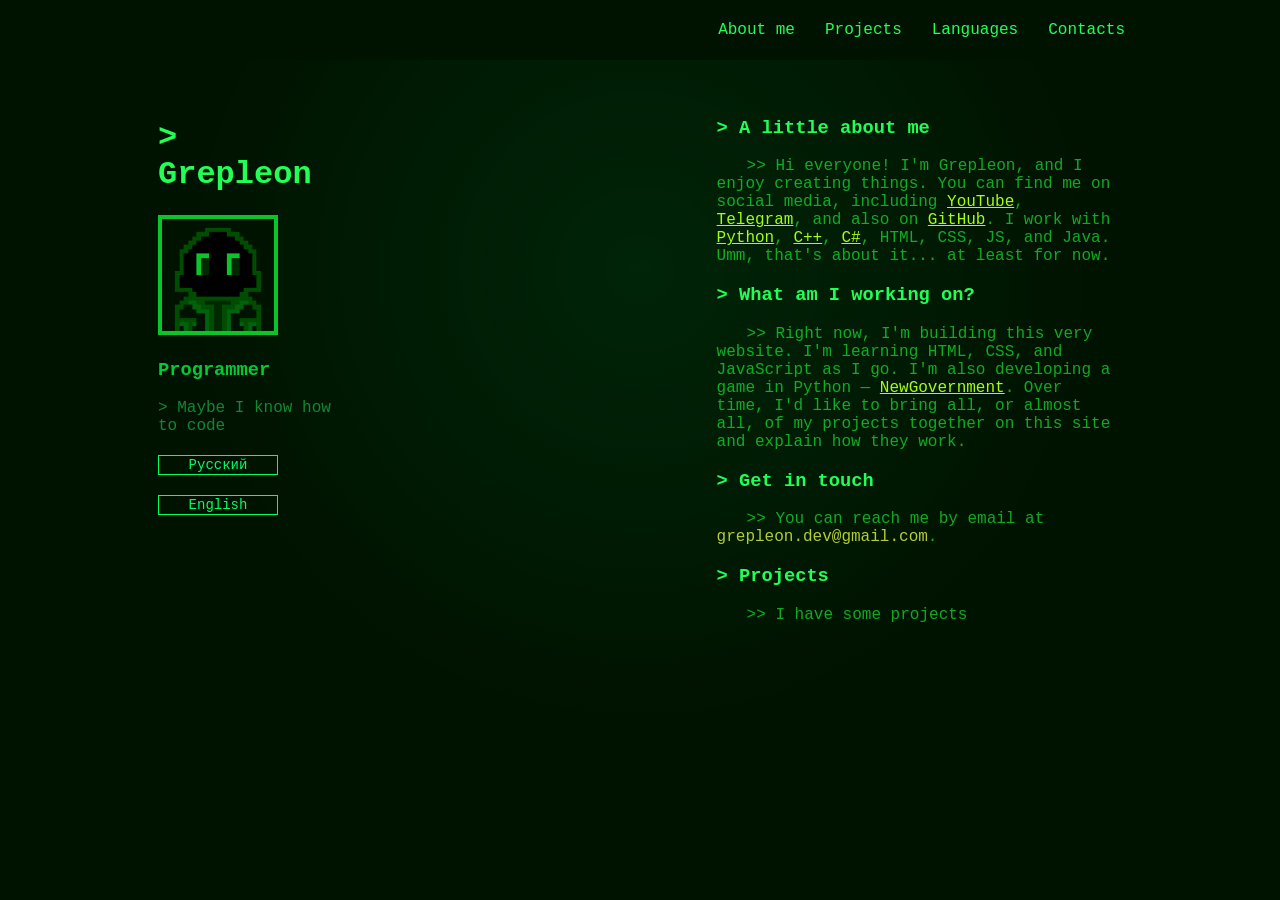
==== index.html @ d6184b79 "new text" ====
<!DOCTYPE html>
<html lang="ru">
<head>
    <meta charset="UTF-8">
    <title> Grepleon </title>
    <link rel="stylesheet" href="styles/main_style.css">
    <link rel="stylesheet" href="styles/sides.css">
    <link rel="stylesheet" href="styles/base.css">
    <link rel="stylesheet" href="styles/buttons.css">
    <link rel="stylesheet" href="styles/fon.css">

    <script src="scripts/langs.js" defer> </script>
    <script src="scripts/hover.js" defer> </script>
    <script src="scripts/change_lang.js" defer> </script>
    <script src="scripts/glow.js" defer> </script>

    <link rel="icon" type="image/png" href="res/Grepleon%202026.08%20logo-circle.png">
</head>
<body class="main-body">
    <nav class="top-menu">
        <a id="nav-about" href="#about"></a>
        <a id="nav-projects" href="#projects"></a>
        <a id="nav-languages" href="#languages"></a>
        <a id="nav-contacts" href="#contacts"></a>
    </nav>

    <div class="page">
        <div class="left-side">
            <h1 class="main-color" id="name"> </h1>
            <img id="logo" class="my-logo" src="res/Grepleon%202026.08%20logo150.png" alt="logo-Grepleon">
            <h3 id="job"> </h3>
            <p class="dim" id="des"> </p>

            <button id="button-ru" type="button" class="button-lang"> Русский </button>
            <button id="button-eng" type="button" class="button-lang"> English </button>
        </div>
        <div class="right-side">
            <section id="about">
                <h3 class="main-color" id="headline-1"> </h3>
                <p id="base-1" class="base"> </p>
            </section>
            <h3 class="main-color" id="headline-2"> </h3>
            <p id="base-2" class="base"> </p>
            <section id="contacts">
                <h3 class="main-color" id="headline-3"> </h3>
                <p id="base-3" class="base"> </p>
            </section>
            <section id="projects">
                <h3 class="main-color" id="headline-4"> </h3>
                <p id="base-4" class="base"> </p>
            </section>
        </div>
    </div>
</body>
</html>
---- styles/main_style.css ----
.main-color {
    color: #22ff55
}

.main-body {
    color: #00ff00;
    background-color:#001300;
}

.dim {
    color: #118833
}

.my-logo {
    width: 120px;
    height: auto;
}

.base {
    margin-left: 0;
    padding-left: 0;
    text-indent: 30px;
    text-align: left;
}

.highlight {
    color: #bbcc33
}

.top-menu {
    position: fixed;

    top: 0;
    left: 0;
    right: 0;

    height: 60px;

    display: flex;
    align-items: center;
    justify-content: flex-end;

    gap: 30px;
    padding-right: 155px;

    background-color: #001300;

    z-index: 1000;
}

.top-menu a {
    color: #22ff55;
    text-decoration: none;
}

.top-menu a:hover {
    color: #aaff11;
}
---- styles/sides.css ----
.page {
    display: grid;
    grid-template-columns: 2fr 3fr;
    gap: 80px;
    padding-top: 60px;
}

.left-side {
    color: #00cc33;

    position: sticky;
    top: 30px;
    align-self: start;

    /* чтобы левая часть не была выше экрана */
    max-height: calc(100vh - 60px);

    padding: 30px 150px
}

.right-side {
    color: #11aa22;
    padding: 30px 155px;
}
---- styles/base.css ----
a {
    color: #aaff11
}

body {
    font-family: Courier New;
}

html {
    scroll-behavior: smooth;
}

section {
    scroll-margin-top: 80px;
}
---- styles/buttons.css ----
.button-lang {
    margin-top: 20px;
    padding: 0px 0px;
    background-color: transparent;
    color: #00ff66;
    border: 1px solid #00ff66;
    font: inherit;
    cursor: pointer;
    width: 120px;
    height: 20px;
    box-sizing: border-box;
    font-size: 14px;
    display: block;
    margin-bottom: 10px;
}

.button-lang:hover {
    background-color: #00ff66;
    color: black;
}
---- styles/fon.css ----
body::before {
    content: "";
    position: fixed;
    inset: 0;
    pointer-events: none; /* Не мешает нажимать ссылки */
    z-index: 0;

    background: radial-gradient(
        600px circle at var(--mouse-x, 50%) var(--mouse-y, 30%),
        rgba(0, 255, 102, 0.08),
        transparent 80%
    );
}
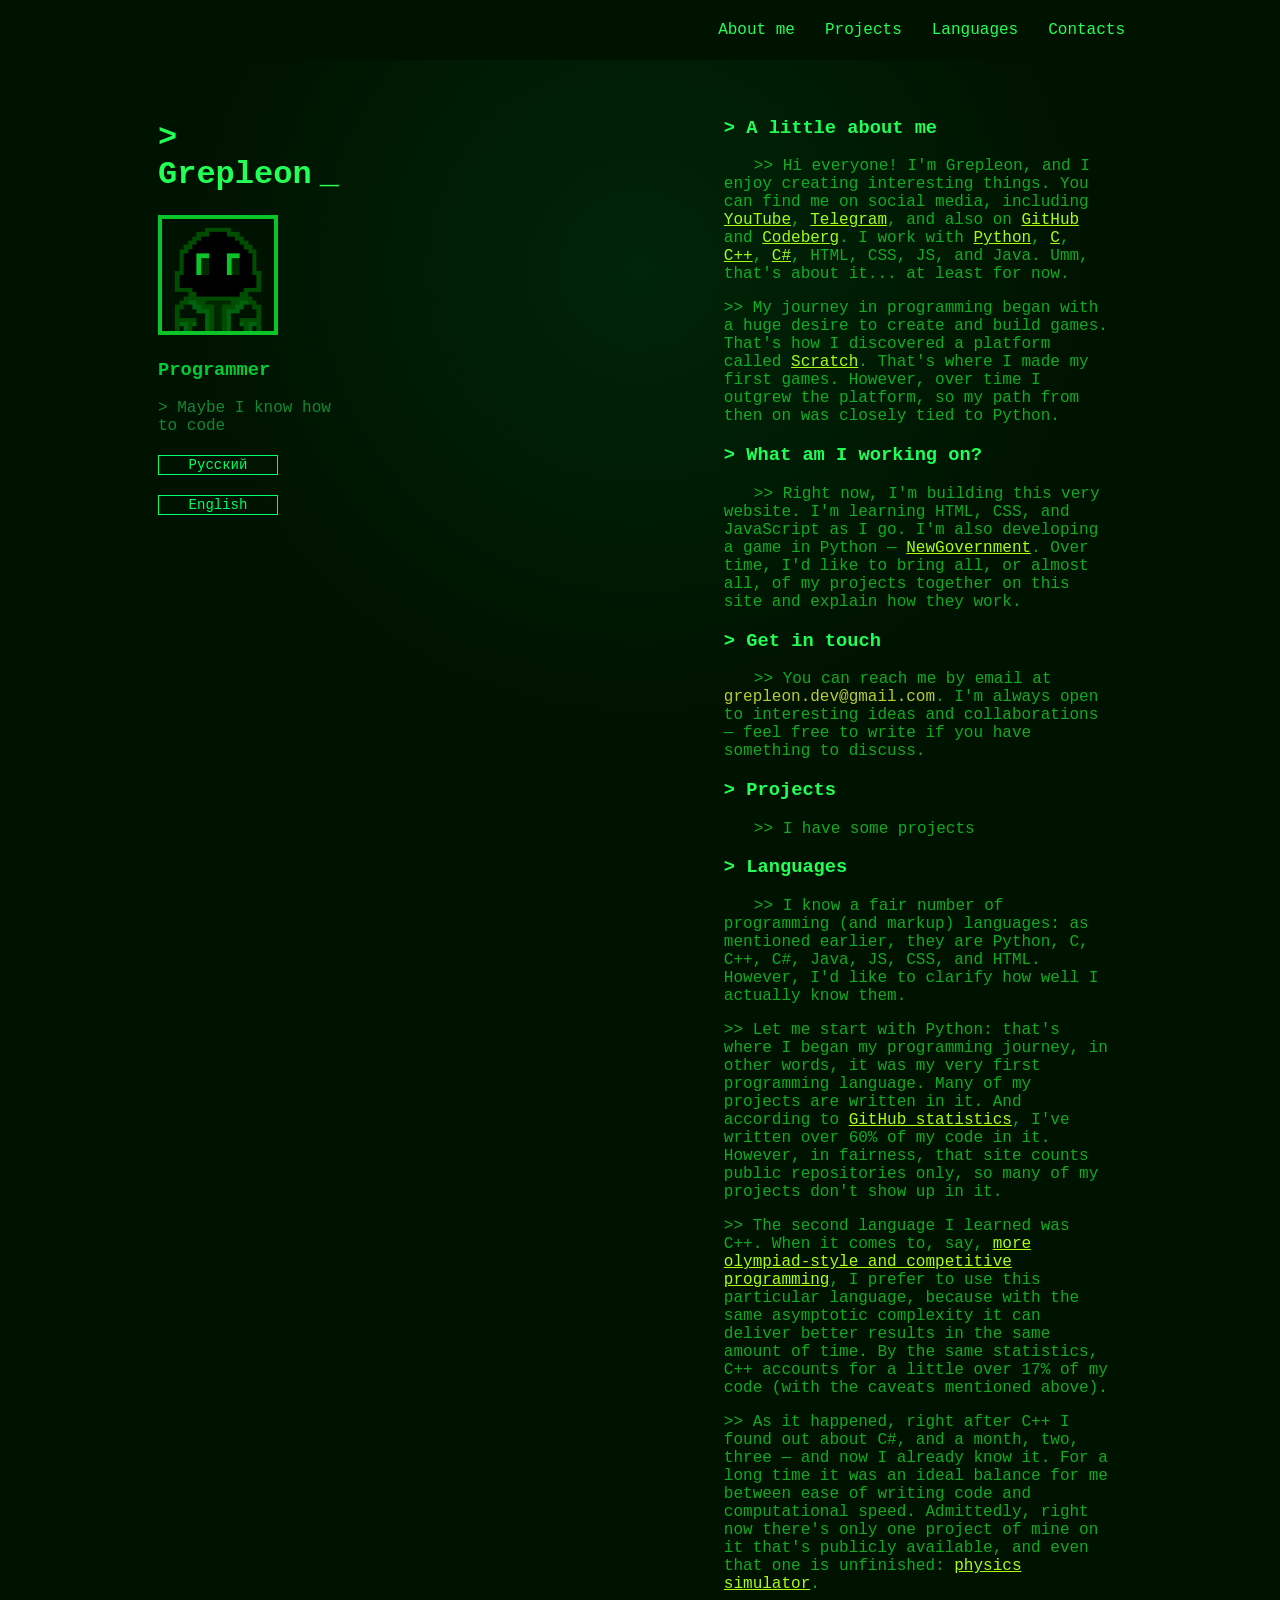
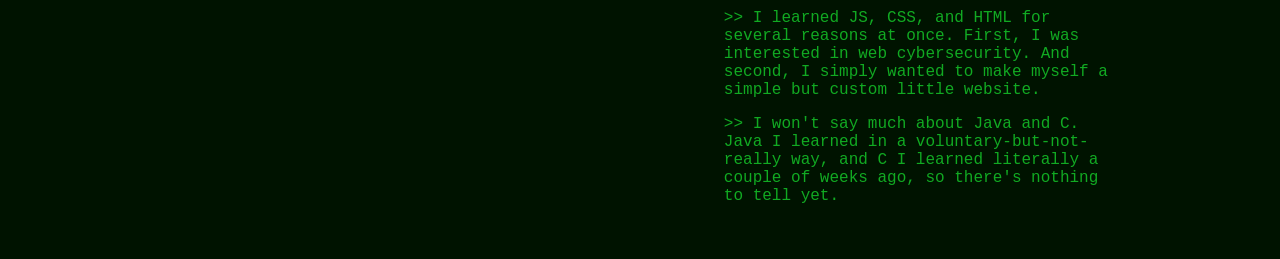
==== commit 0f2d7e24: "ecg" ====
--- a/index.html
+++ b/index.html
@@ -1,6 +1,7 @@
 <!DOCTYPE html>
 <html lang="ru">
 <head>
+    <meta name="viewport" content="width=device-width, initial-scale=1">
     <meta charset="UTF-8">
     <title> Grepleon </title>
     <link rel="stylesheet" href="styles/main_style.css">
@@ -8,6 +9,7 @@
     <link rel="stylesheet" href="styles/base.css">
     <link rel="stylesheet" href="styles/buttons.css">
     <link rel="stylesheet" href="styles/fon.css">
+    <link rel="stylesheet" href="styles/responsive.css">
 
     <script src="scripts/langs.js" defer> </script>
     <script src="scripts/hover.js" defer> </script>
@@ -49,6 +51,10 @@
                 <h3 class="main-color" id="headline-4"> </h3>
                 <p id="base-4" class="base"> </p>
             </section>
+            <section id="languages">
+                <h3 class="main-color" id="headline-5"> </h3>
+                <p id="base-5" class="base"> </p>
+            </section>
         </div>
     </div>
 </body>
--- a/styles/main_style.css
+++ b/styles/main_style.css
@@ -55,4 +55,16 @@
 
 .top-menu a:hover {
     color: #aaff11;
+}
+
+#name::after { /* Замени heading на свой id, например #name или #title */
+    content: "_"; /* Или "_" */
+    margin-left: 8px;
+    animation: blink 1s step-end infinite;
+    color: currentColor; /* Наследует цвет текста (у тебя он зеленый) */
+}
+
+@keyframes blink {
+    0%, 100% { opacity: 1; }
+    50% { opacity: 0; }
 }
--- a/styles/base.css
+++ b/styles/base.css
@@ -12,4 +12,15 @@
 
 section {
     scroll-margin-top: 80px;
+}
+
+::selection {
+    background: #90ee90;
+    color: #000;
+}
+
+/* Выделение для ссылок — инвертируем цвета */
+a::selection {
+    background: #40aa40;
+    color: #000;
 }
--- a/styles/responsive.css
+++ b/styles/responsive.css
@@ -0,0 +1,90 @@
+@media (max-width: 1024px) {
+    .page {
+        gap: 40px;
+        padding-top: 80px;
+    }
+
+    .left-side {
+        padding: 20px 40px;
+    }
+
+    .right-side {
+        padding: 20px 40px;
+    }
+
+    .top-menu {
+        padding-right: 40px;
+        gap: 20px;
+    }
+}
+
+@media (max-width: 768px) {
+    /* 1. Одна колонка вместо двух */
+    .page {
+        grid-template-columns: 1fr;
+        gap: 30px;
+        padding-top: 70px;
+    }
+
+    /* 2. Убираем sticky — на телефоне он мешает */
+    .left-side {
+        position: static;
+        max-height: none;
+        padding: 20px;
+        text-align: center;      /* логотип и имя по центру */
+    }
+
+    .right-side {
+        padding: 20px;
+    }
+
+    /* 3. Логотип крупнее — на телефоне он главный */
+    .my-logo {
+        width: 140px;
+    }
+
+    /* 4. Меню: убираем гигантский отступ, центрируем */
+    .top-menu {
+        padding-right: 20px;
+        padding-left: 20px;
+        gap: 15px;
+        justify-content: center;   /* или space-around */
+        font-size: 14px;
+    }
+
+    /* 5. Кнопки языка — в ряд по центру */
+    .left-side .button-lang {
+        display: inline-block;
+        width: auto;
+        padding: 6px 14px;
+        height: auto;
+        margin: 5px 5px 0 0;
+    }
+
+    /* 6. Отступы у секций */
+    section {
+        scroll-margin-top: 70px;
+    }
+
+    /* 7. Читаемость текста */
+    body {
+        font-size: 15px;
+        line-height: 1.5;
+    }
+}
+
+@media (max-width: 480px) {
+    .top-menu {
+        gap: 10px;
+        font-size: 13px;
+    }
+
+    .left-side,
+    .right-side {
+        padding: 15px;
+    }
+
+    .base {
+        text-indent: 20px;   /* уменьшить красную строку */
+    }
+}
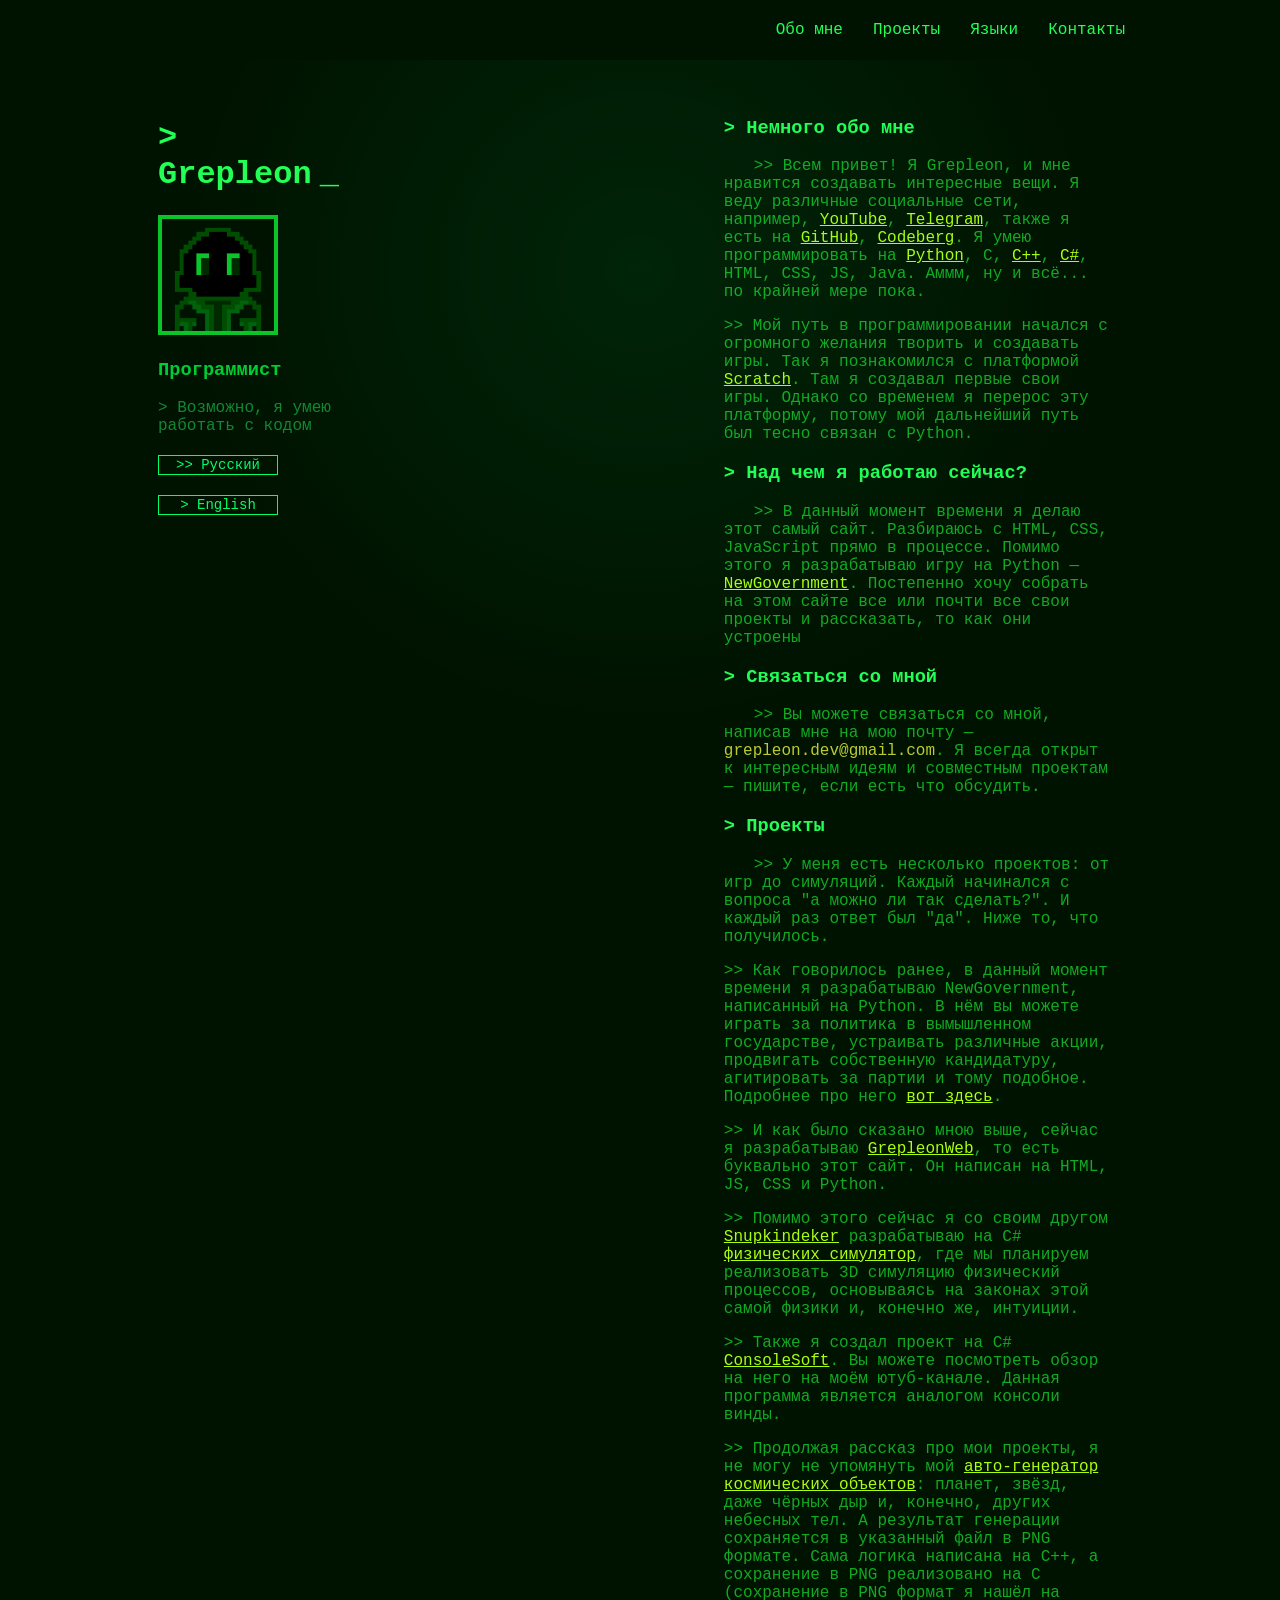
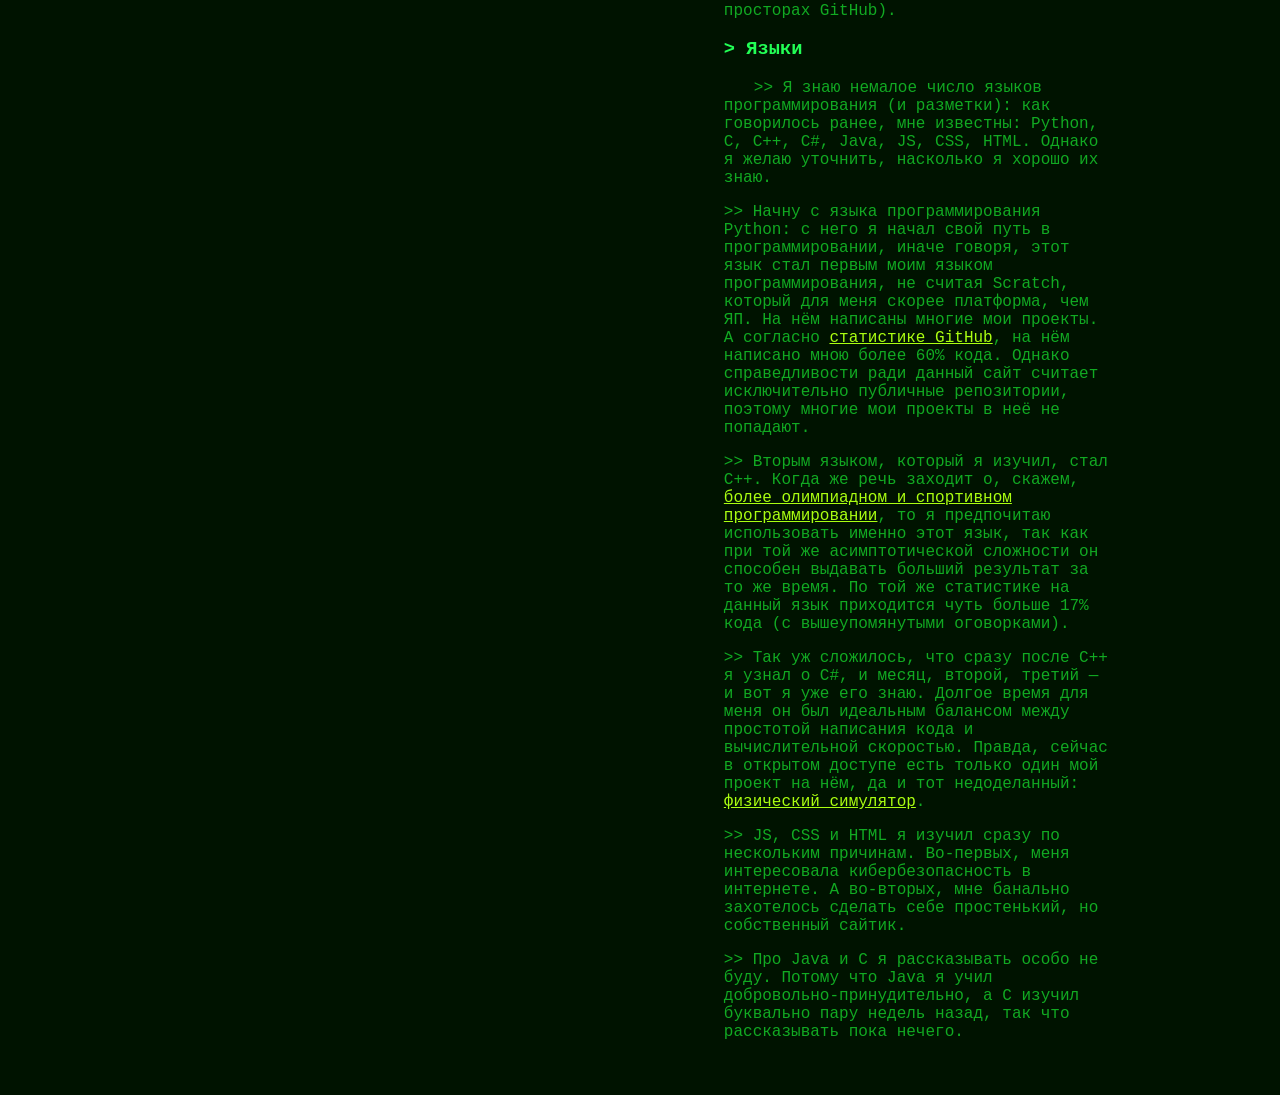
==== commit 4b23e2fa: "projects" ====
--- a/index.html
+++ b/index.html
@@ -33,8 +33,8 @@
             <h3 id="job"> </h3>
             <p class="dim" id="des"> </p>
 
-            <button id="button-ru" type="button" class="button-lang"> Русский </button>
-            <button id="button-eng" type="button" class="button-lang"> English </button>
+            <button id="button-ru" type="button" class="button-lang"><span class="marker">&gt;</span>&gt Русский</button>
+            <button id="button-en" type="button" class="button-lang"><span class="marker">&gt;</span>  English</button>
         </div>
         <div class="right-side">
             <section id="about">
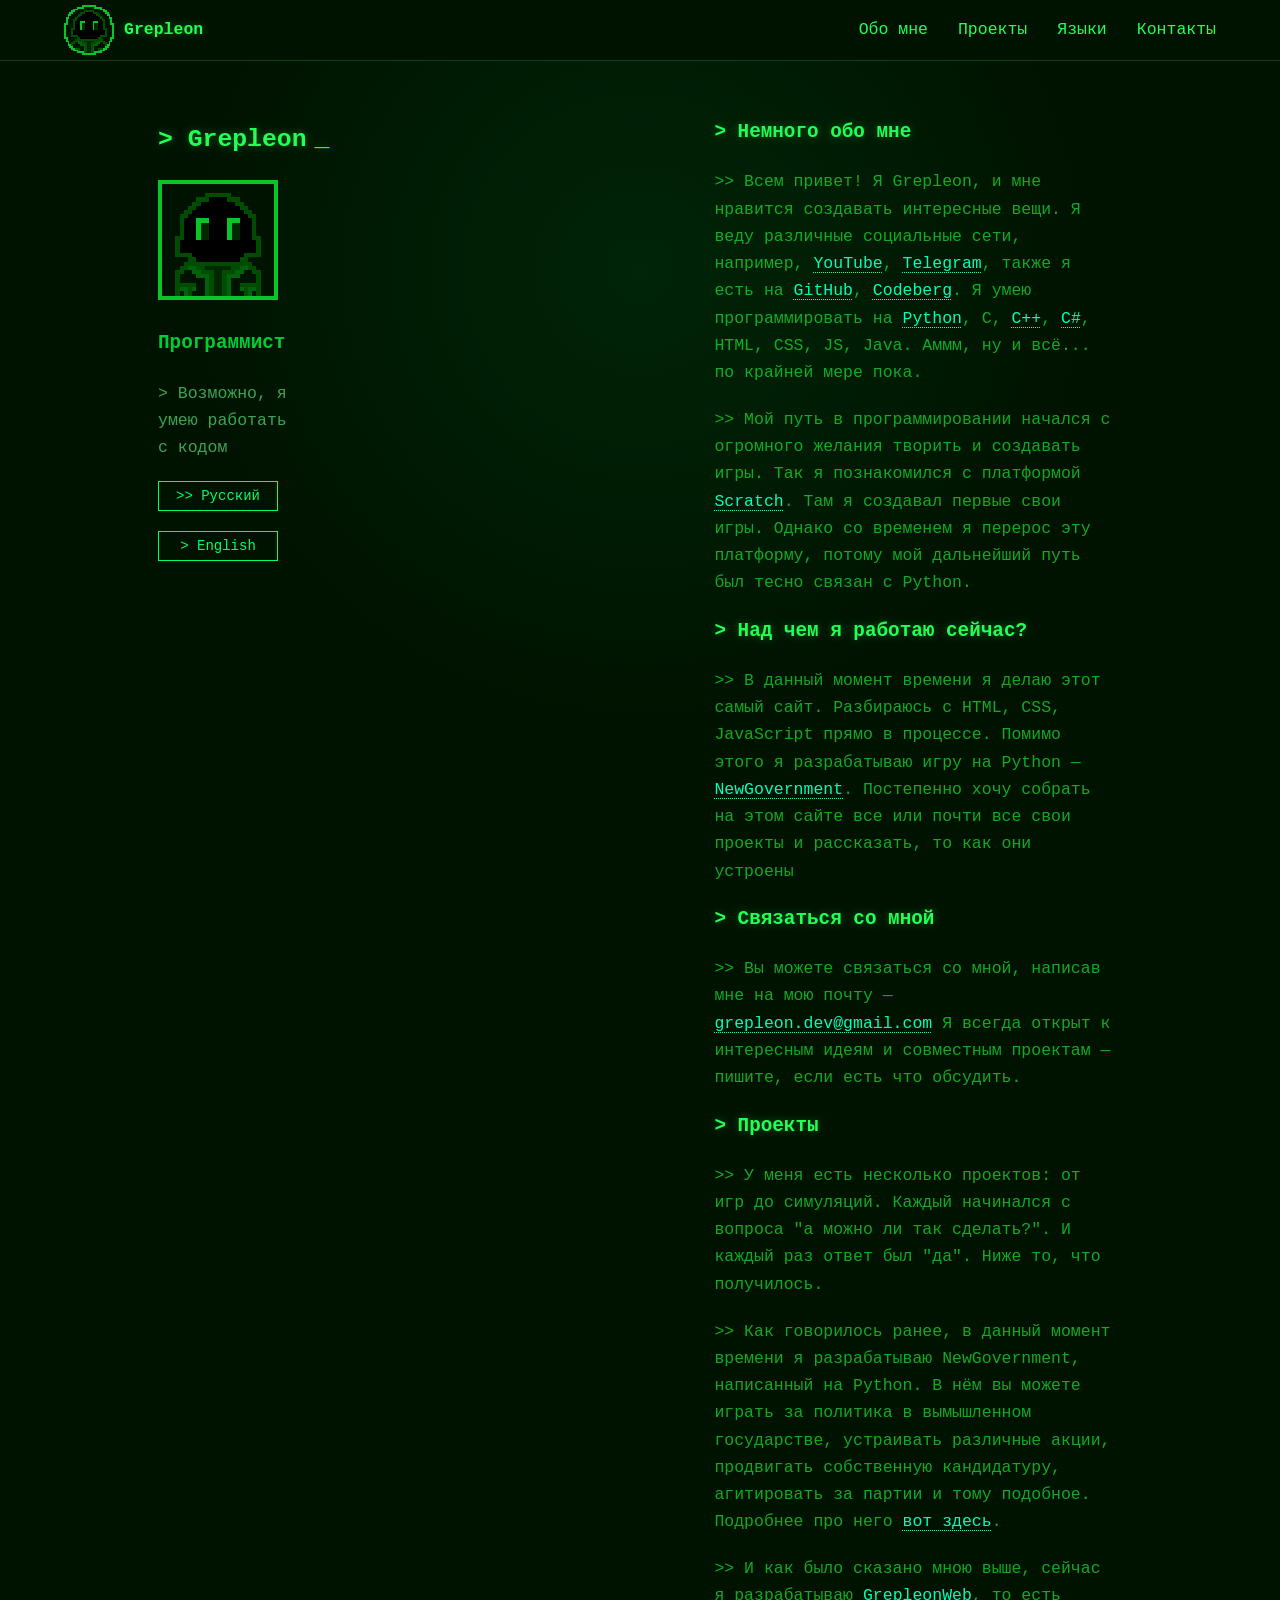
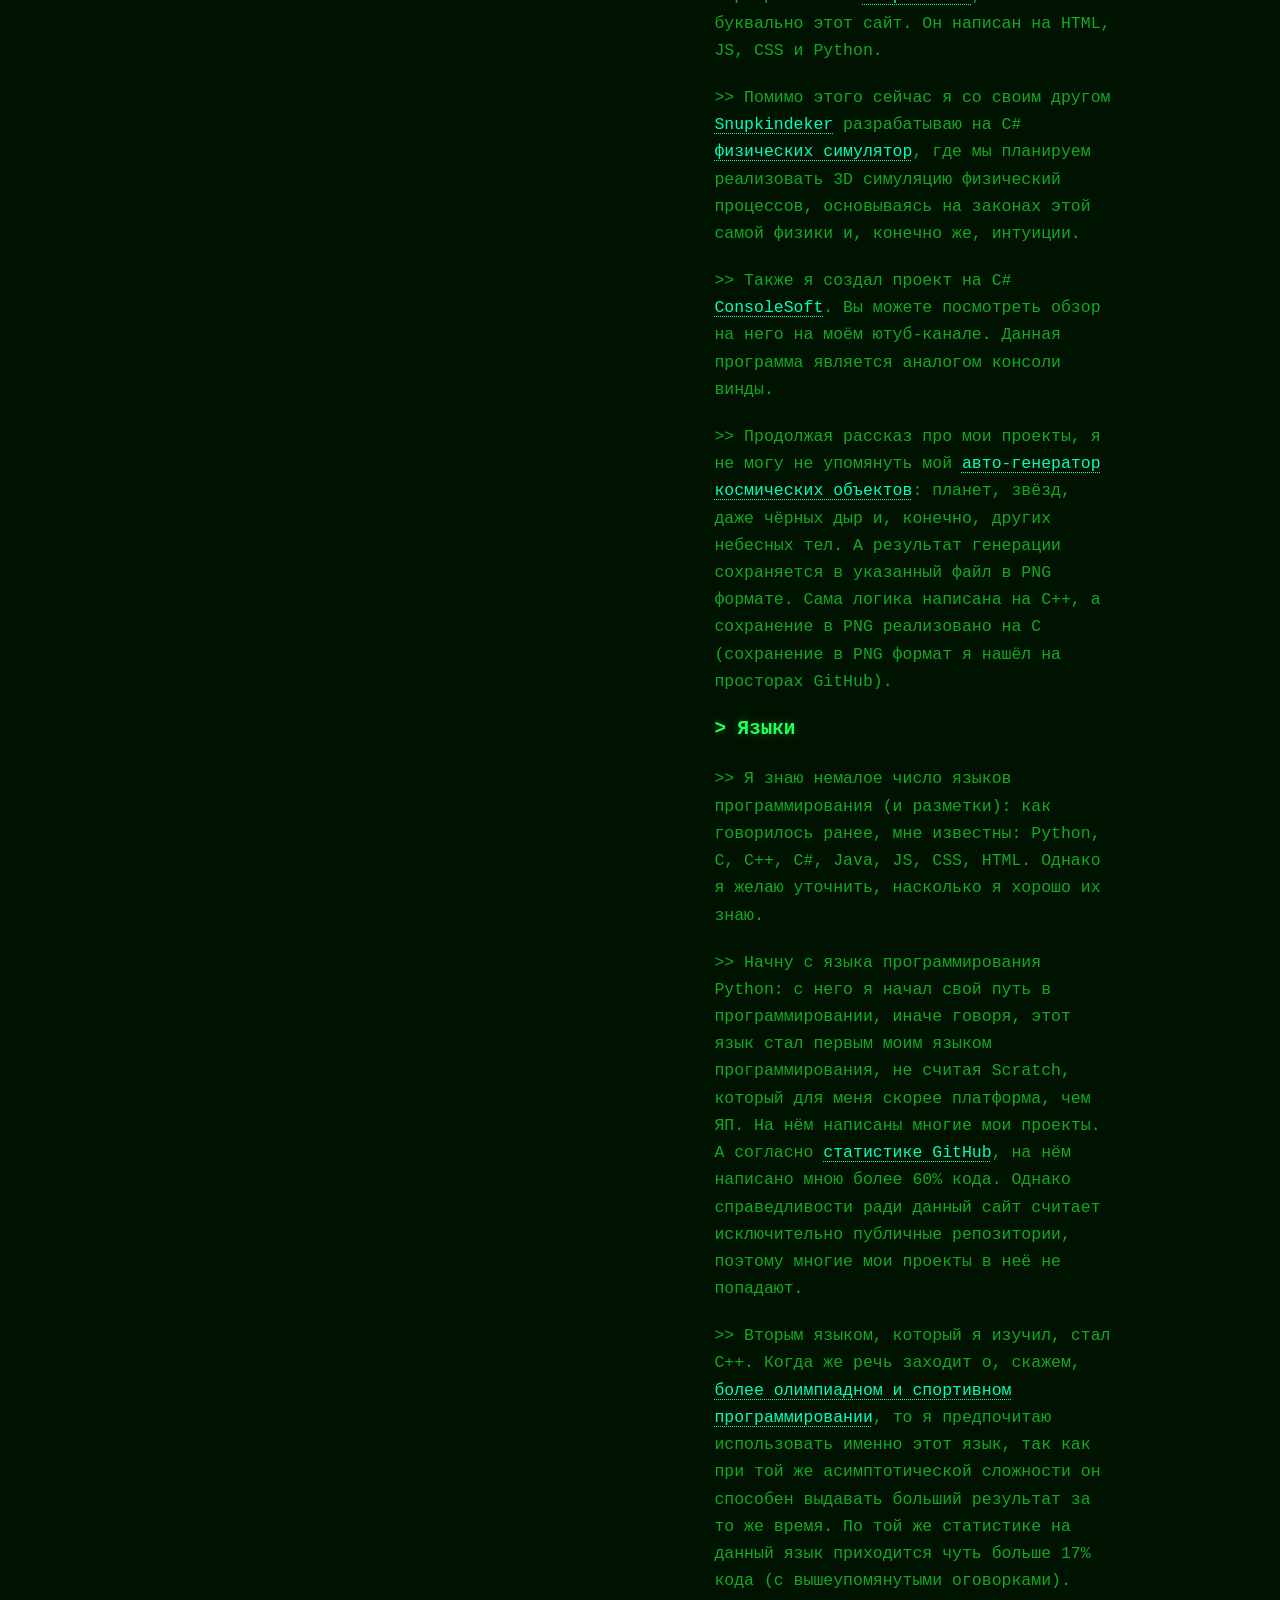
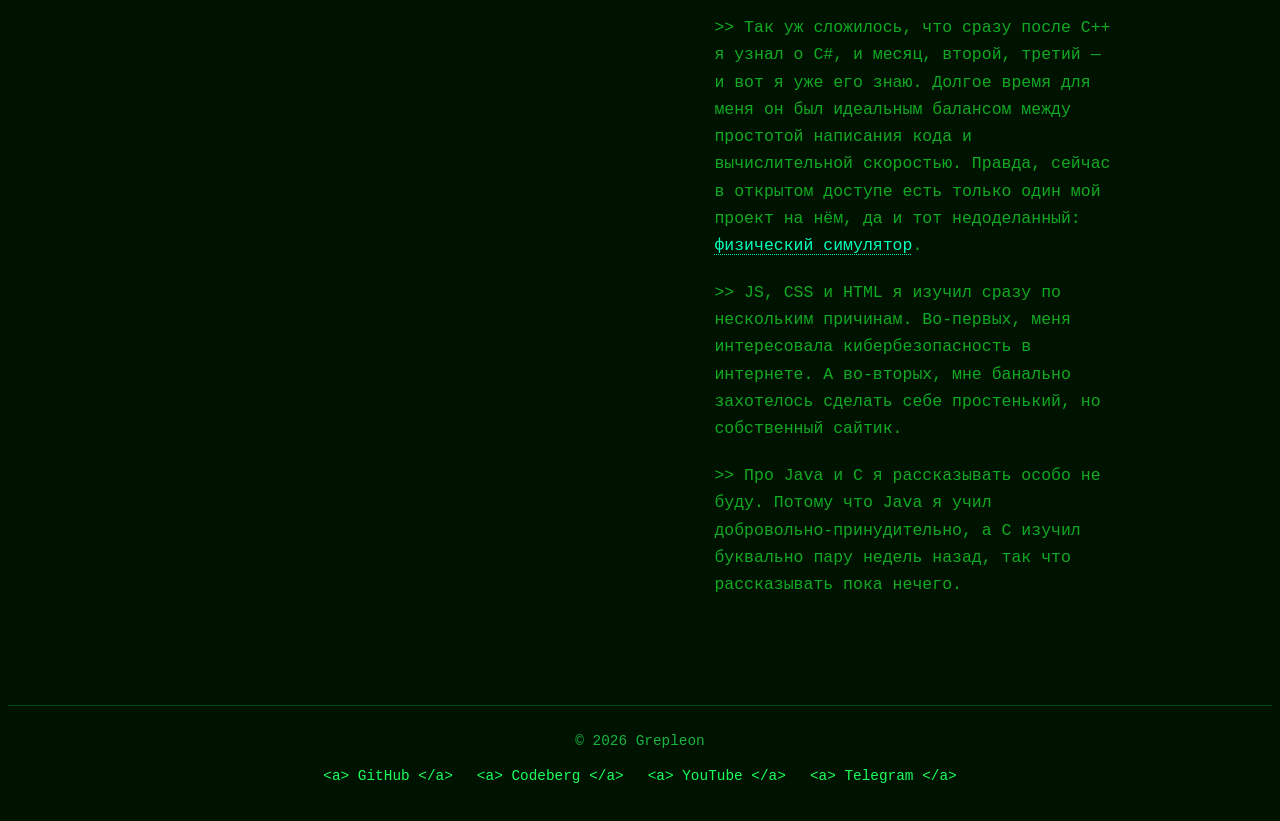
==== commit ef829fa6: "pre" ====
--- a/index.html
+++ b/index.html
@@ -20,6 +20,10 @@
 </head>
 <body class="main-body">
     <nav class="top-menu">
+        <a id="nav-main" href="#about">
+            <img id="main-logo" src="res/Grepleon%202026.08%20logo-circle.png" alt="">
+            <span>Grepleon</span>
+        </a>
         <a id="nav-about" href="#about"></a>
         <a id="nav-projects" href="#projects"></a>
         <a id="nav-languages" href="#languages"></a>
@@ -28,7 +32,9 @@
 
     <div class="page">
         <div class="left-side">
-            <h1 class="main-color" id="name"> </h1>
+             <section id="main">
+                <h1 class="main-color" id="name"> </h1>
+             </section>
             <img id="logo" class="my-logo" src="res/Grepleon%202026.08%20logo150.png" alt="logo-Grepleon">
             <h3 id="job"> </h3>
             <p class="dim" id="des"> </p>
@@ -57,5 +63,15 @@
             </section>
         </div>
     </div>
+    <footer class="site-footer">
+        <p>© 2026 Grepleon</p>
+        <p class="dim" id="footer-text"></p>
+        <nav class="footer-links">
+            <a href="https://github.com/Grepleon">GitHub</a>
+            <a href="https://codeberg.org/Grepleon">Codeberg</a>
+            <a href="https://youtube.com/@Grepleon">YouTube</a>
+            <a href="https://t.me/GrepleonTg">Telegram</a>
+        </nav>
+    </footer>
 </body>
 </html>
--- a/styles/main_style.css
+++ b/styles/main_style.css
@@ -1,70 +1,152 @@
-.main-color {
-    color: #22ff55
+:root {
+    --bg: #001300;
+    --text: #9be8ad;
+    --bright: #22ff55;
+    --dim: #3da556;
+    --link: #ffb000;
 }
 
 .main-body {
-    color: #00ff00;
-    background-color:#001300;
+    color: var(--text);
+    background-color: var(--bg);
+    font-family: "JetBrains Mono", "IBM Plex Mono", monospace;
+    font-size: 16.5px;
+    line-height: 1.65;
 }
 
-.dim {
-    color: #118833
+.main-color {
+    color: var(--bright);
+    text-shadow: 0 0 8px rgba(34, 255, 85, 0.35);
+}
+
+.dim { color: var(--dim); }
+
+.highlight { color: var(--link); }
+
+::selection { background: var(--bright); color: var(--bg); }
+
+:root {
+    --link: #00ffbb;
+    --bg: #001300;
+}
+
+.base a {
+    color: var(--link);
+    text-decoration: underline dotted;
+    text-underline-offset: 0.25em;
+    text-decoration-thickness: 1px;
+    transition: background-color 0.15s, color 0.15s;
+}
+
+.base a:hover,
+.base a:focus-visible {
+    background-color: var(--link);
+    color: var(--bg);
+    text-decoration: none;
+    outline: none;
 }
 
 .my-logo {
     width: 120px;
     height: auto;
+    image-rendering: pixelated;
+}
+
+#main-logo {
+    width: 50px;
+    height: auto;
+    image-rendering: pixelated;
 }
 
 .base {
-    margin-left: 0;
-    padding-left: 0;
-    text-indent: 30px;
+    max-width: 70ch;
     text-align: left;
 }
 
-.highlight {
-    color: #bbcc33
+.base p {
+    margin: 0 0 1.2em;
+    padding-left: 3ch;
+    text-indent: -3ch;
 }
 
 .top-menu {
     position: fixed;
-
     top: 0;
     left: 0;
     right: 0;
-
     height: 60px;
-
     display: flex;
     align-items: center;
     justify-content: flex-end;
-
     gap: 30px;
-    padding-right: 155px;
-
-    background-color: #001300;
-
+    padding: 0 clamp(16px, 5vw, 80px);
+    background-color: var(--bg);
+    border-bottom: 1px solid rgba(61, 165, 86, 0.3);
     z-index: 1000;
 }
 
 .top-menu a {
-    color: #22ff55;
+    color: var(--bright);
     text-decoration: none;
 }
 
-.top-menu a:hover {
-    color: #aaff11;
+.top-menu a:hover { color: var(--link); }
+
+#name::after {
+    content: "_";
+    margin-left: 8px;
+    animation: blink 1s step-end infinite;
 }
 
-#name::after { /* Замени heading на свой id, например #name или #title */
-    content: "_"; /* Или "_" */
-    margin-left: 8px;
-    animation: blink 1s step-end infinite;
-    color: currentColor; /* Наследует цвет текста (у тебя он зеленый) */
+@keyframes blink { 50% { opacity: 0; } }
+
+@media (prefers-reduced-motion: reduce) {
+    #name::after { animation: none; }
 }
 
-@keyframes blink {
-    0%, 100% { opacity: 1; }
-    50% { opacity: 0; }
+.site-footer {
+  margin-top: 60px;
+  padding: 24px 0;
+  border-top: 1px solid rgba(0, 255, 70, 0.25);
+  text-align: center;
+  font-family: inherit;
+  font-size: 0.9rem;
+  color: #19b440;
+}
+
+.site-footer p {
+  margin: 0 0 12px;
+}
+
+.footer-links {
+  display: flex;
+  justify-content: center;
+  flex-wrap: wrap;
+  gap: 12px 24px;
+}
+
+.footer-links a {
+  color: #1aff5a;
+  text-decoration: none;
+}
+
+.footer-links a::before {
+  content: "<a> ";
+}
+
+.footer-links a::after {
+  content: " </a>";
+}
+
+.footer-links a:hover {
+  text-shadow: 0 0 8px #1aff5a;
+}
+
+#nav-main {
+    display: flex;
+    align-items: center;
+    gap: 10px;
+    margin-right: auto;
+    font-weight: bold;
+    text-shadow: 0 0 8px rgba(34, 255, 85, 0.35);
 }
--- a/styles/sides.css
+++ b/styles/sides.css
@@ -1,6 +1,6 @@
 .page {
     display: grid;
-    grid-template-columns: 2fr 3fr;
+    grid-template-columns: 2fr 5fr;
     gap: 80px;
     padding-top: 60px;
 }
--- a/styles/base.css
+++ b/styles/base.css
@@ -21,6 +21,12 @@
 
 /* Выделение для ссылок — инвертируем цвета */
 a::selection {
-    background: #40aa40;
+    background: #00ffbb;
     color: #000;
+}
+
+#des { text-wrap: balance; }
+
+#name {
+    white-space: nowrap;
 }
--- a/styles/buttons.css
+++ b/styles/buttons.css
@@ -7,7 +7,7 @@
     font: inherit;
     cursor: pointer;
     width: 120px;
-    height: 20px;
+    height: 30px;
     box-sizing: border-box;
     font-size: 14px;
     display: block;
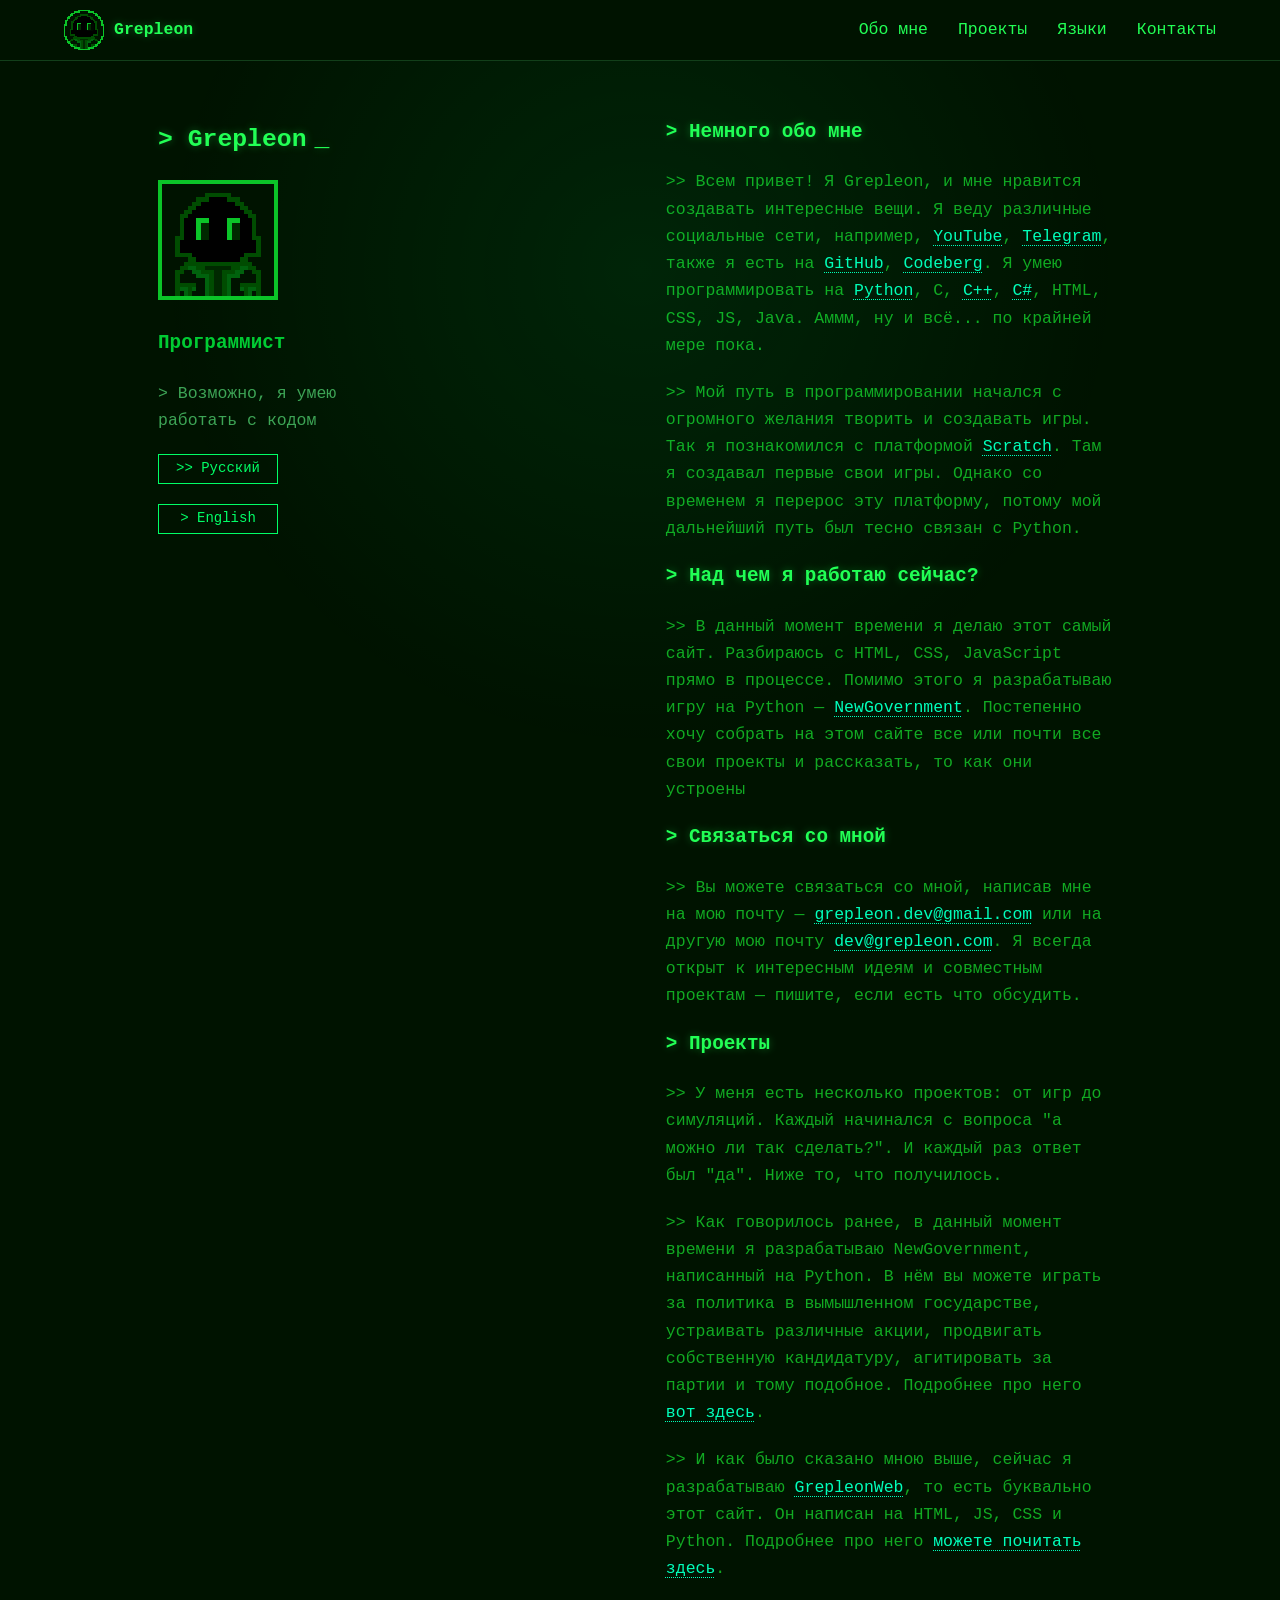
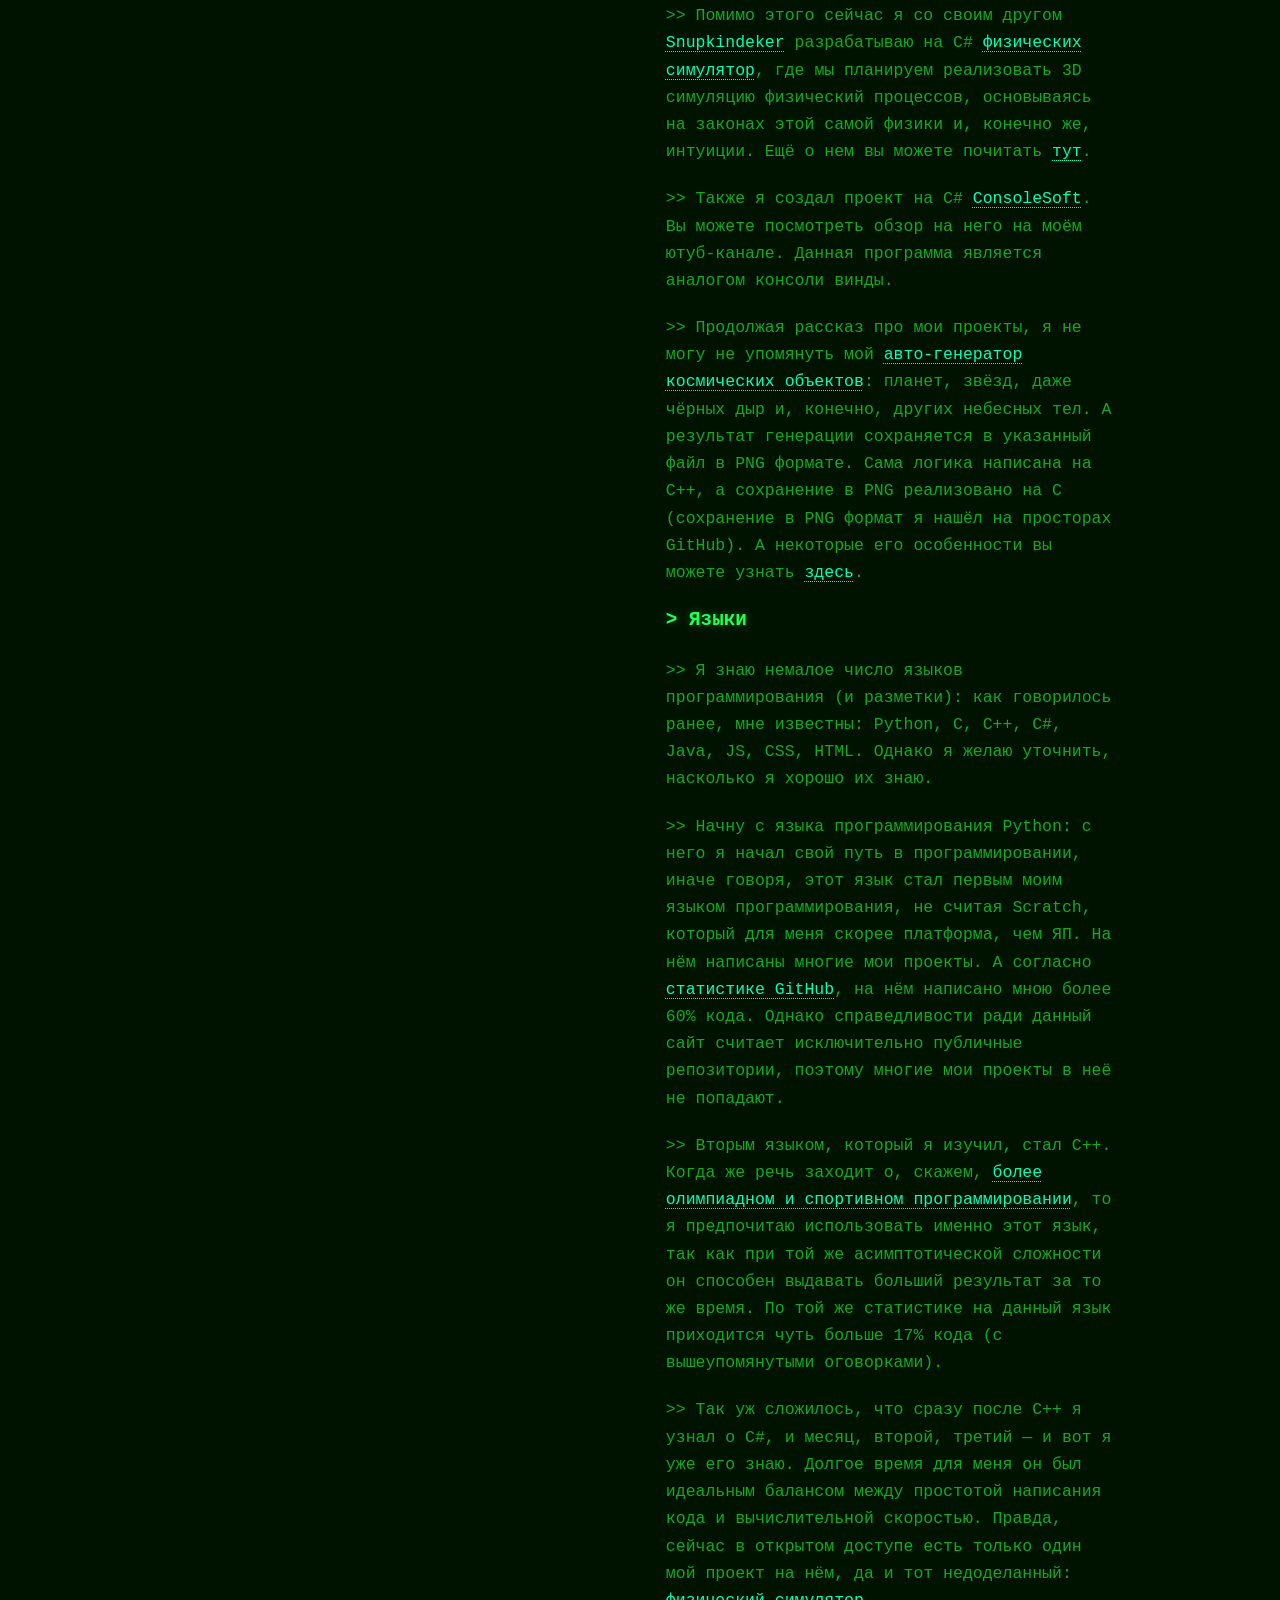
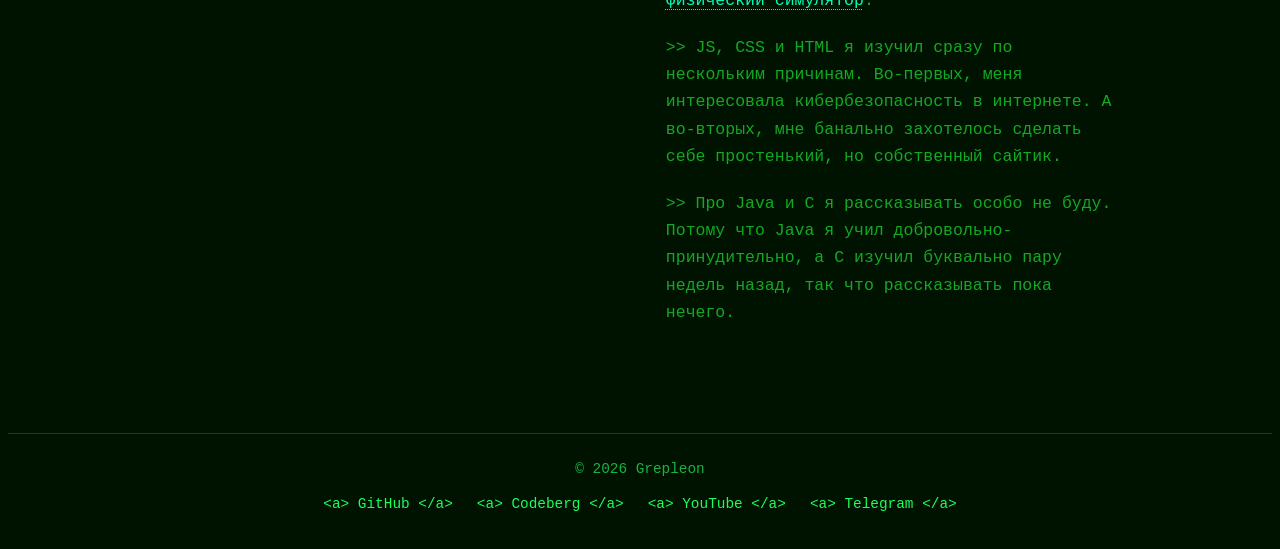
==== commit 37fd3495: "add ." ====
--- a/index.html
+++ b/index.html
@@ -10,6 +10,18 @@
     <link rel="stylesheet" href="styles/buttons.css">
     <link rel="stylesheet" href="styles/fon.css">
     <link rel="stylesheet" href="styles/responsive.css">
+
+    <meta name="description" content="Grepleon — программист. Мои проекты, ссылки и контакты.">
+    <meta property="og:type" content="website">
+    <meta property="og:url" content="https://grepleon.com/">
+    <meta property="og:title" content="Grepleon">
+    <meta property="og:description" content="Мои проекты, игры и ссылки. Python, C++, C#, веб.">
+    <meta property="og:image" content="https://grepleon.com/res/og-image.png">
+    <meta property="og:locale" content="ru_RU">
+    <meta name="twitter:card" content="summary_large_image">
+    <meta property="og:image:width" content="1200">
+    <meta property="og:image:height" content="630">
+    <meta property="og:site_name" content="Grepleon">
 
     <script src="scripts/langs.js" defer> </script>
     <script src="scripts/hover.js" defer> </script>
--- a/styles/main_style.css
+++ b/styles/main_style.css
@@ -50,6 +50,19 @@
     width: 120px;
     height: auto;
     image-rendering: pixelated;
+}
+
+.game-logo {
+    width: 320px;
+    height: auto;
+    mix-blend-mode: screen;
+}
+
+.screen {
+    width: 480px;
+    height: auto;
+    display: block;
+    border: 1px solid var(--dim);
 }
 
 #main-logo {
@@ -149,4 +162,10 @@
     margin-right: auto;
     font-weight: bold;
     text-shadow: 0 0 8px rgba(34, 255, 85, 0.35);
+}
+
+#main-logo {
+    height: 40px;
+    width: auto;
+    image-rendering: pixelated;
 }
--- a/styles/sides.css
+++ b/styles/sides.css
@@ -1,21 +1,25 @@
 .page {
     display: grid;
-    grid-template-columns: 2fr 5fr;
+    grid-template-columns: minmax(0, 1fr) minmax(0, 1.8fr);
     gap: 80px;
     padding-top: 60px;
 }
 
 .left-side {
     color: #00cc33;
-
     position: sticky;
     top: 30px;
     align-self: start;
+    max-height: calc(100vh - 60px);
+    padding: 30px 0 30px 150px;
+}
 
-    /* чтобы левая часть не была выше экрана */
+.left-side-stat {
+    color: #00cc33;
+    top: 30px;
+    align-self: start;
     max-height: calc(100vh - 60px);
-
-    padding: 30px 150px
+    padding: 30px 0 30px 150px;
 }
 
 .right-side {
--- a/styles/buttons.css
+++ b/styles/buttons.css
@@ -17,4 +17,25 @@
 .button-lang:hover {
     background-color: #00ff66;
     color: black;
+}
+
+.button-big {
+    margin-top: 20px;
+    padding: 0px 0px;
+    background-color: transparent;
+    color: #00ff66;
+    border: 1px solid #00ff66;
+    font: inherit;
+    cursor: pointer;
+    width: 220px;
+    height: 30px;
+    box-sizing: border-box;
+    font-size: 14px;
+    display: block;
+    margin-bottom: 10px;
+}
+
+.button-big:hover {
+    background-color: #00ff66;
+    color: black;
 }
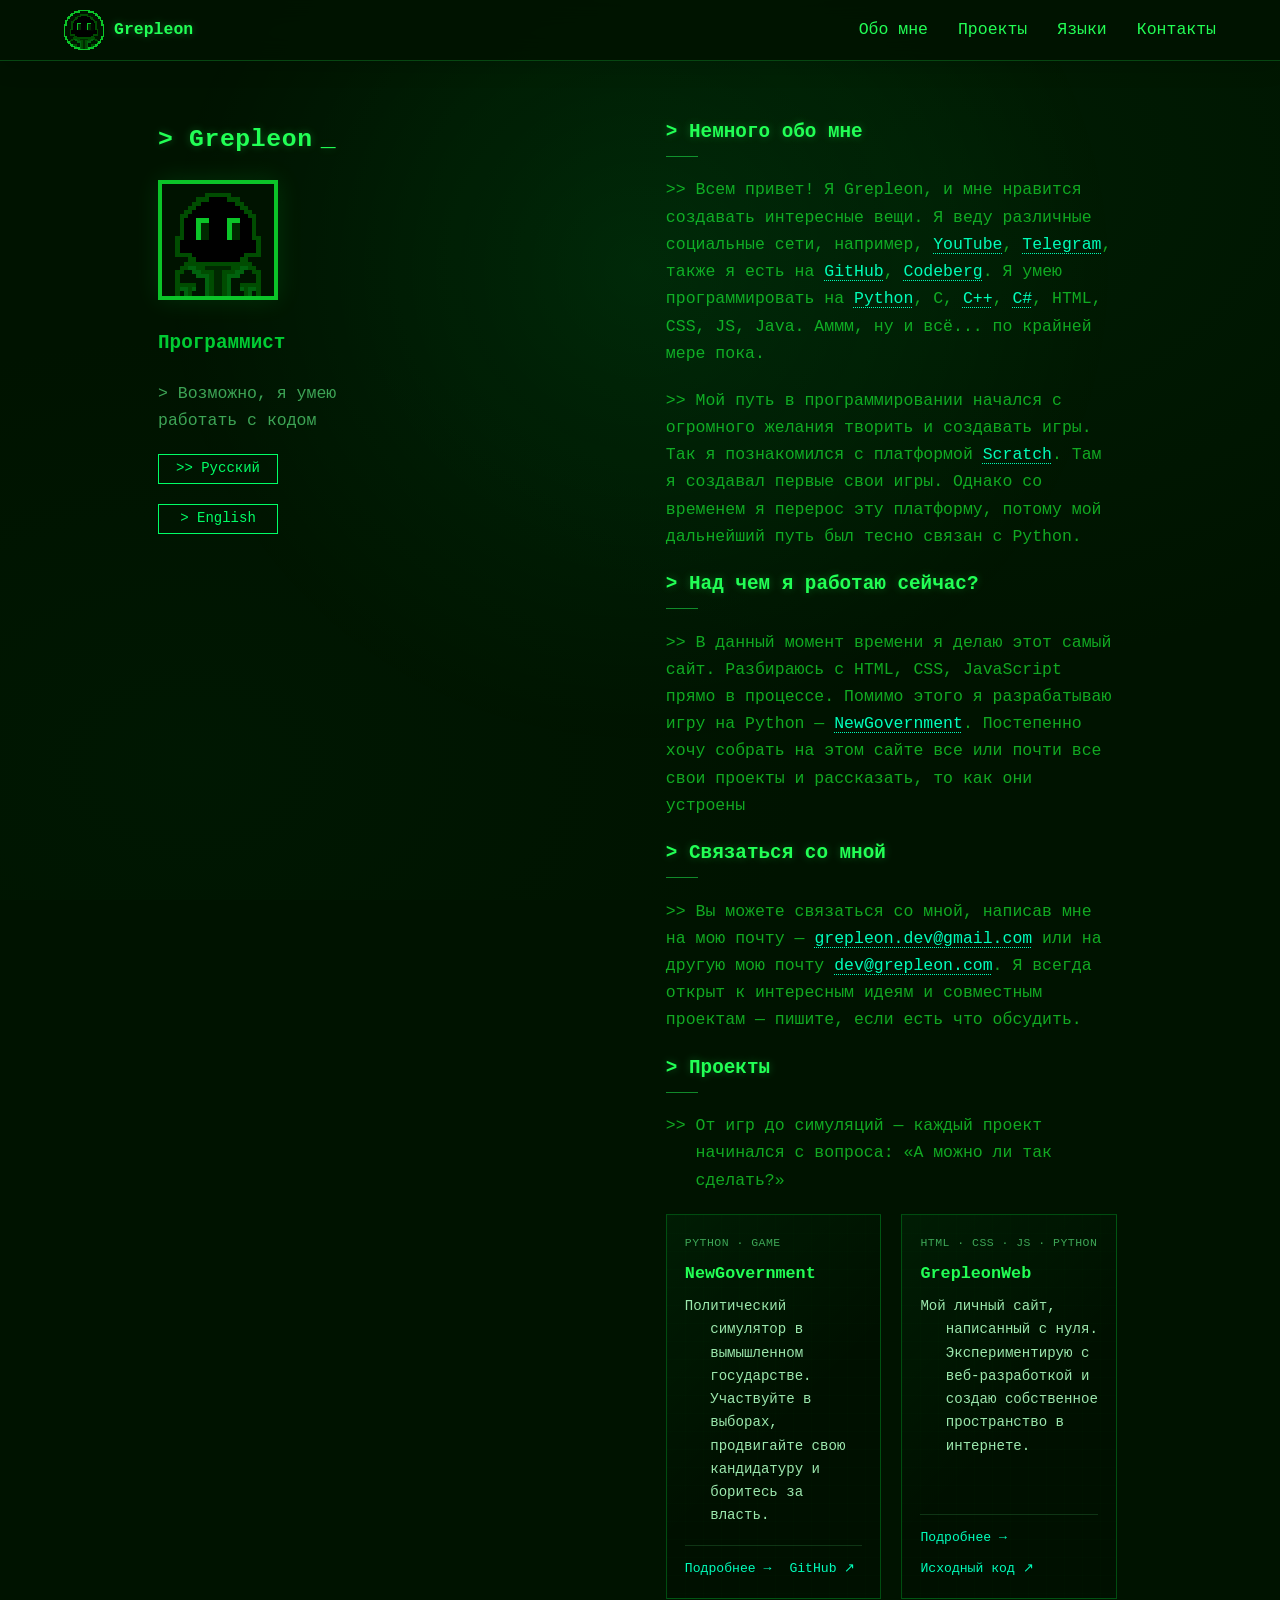
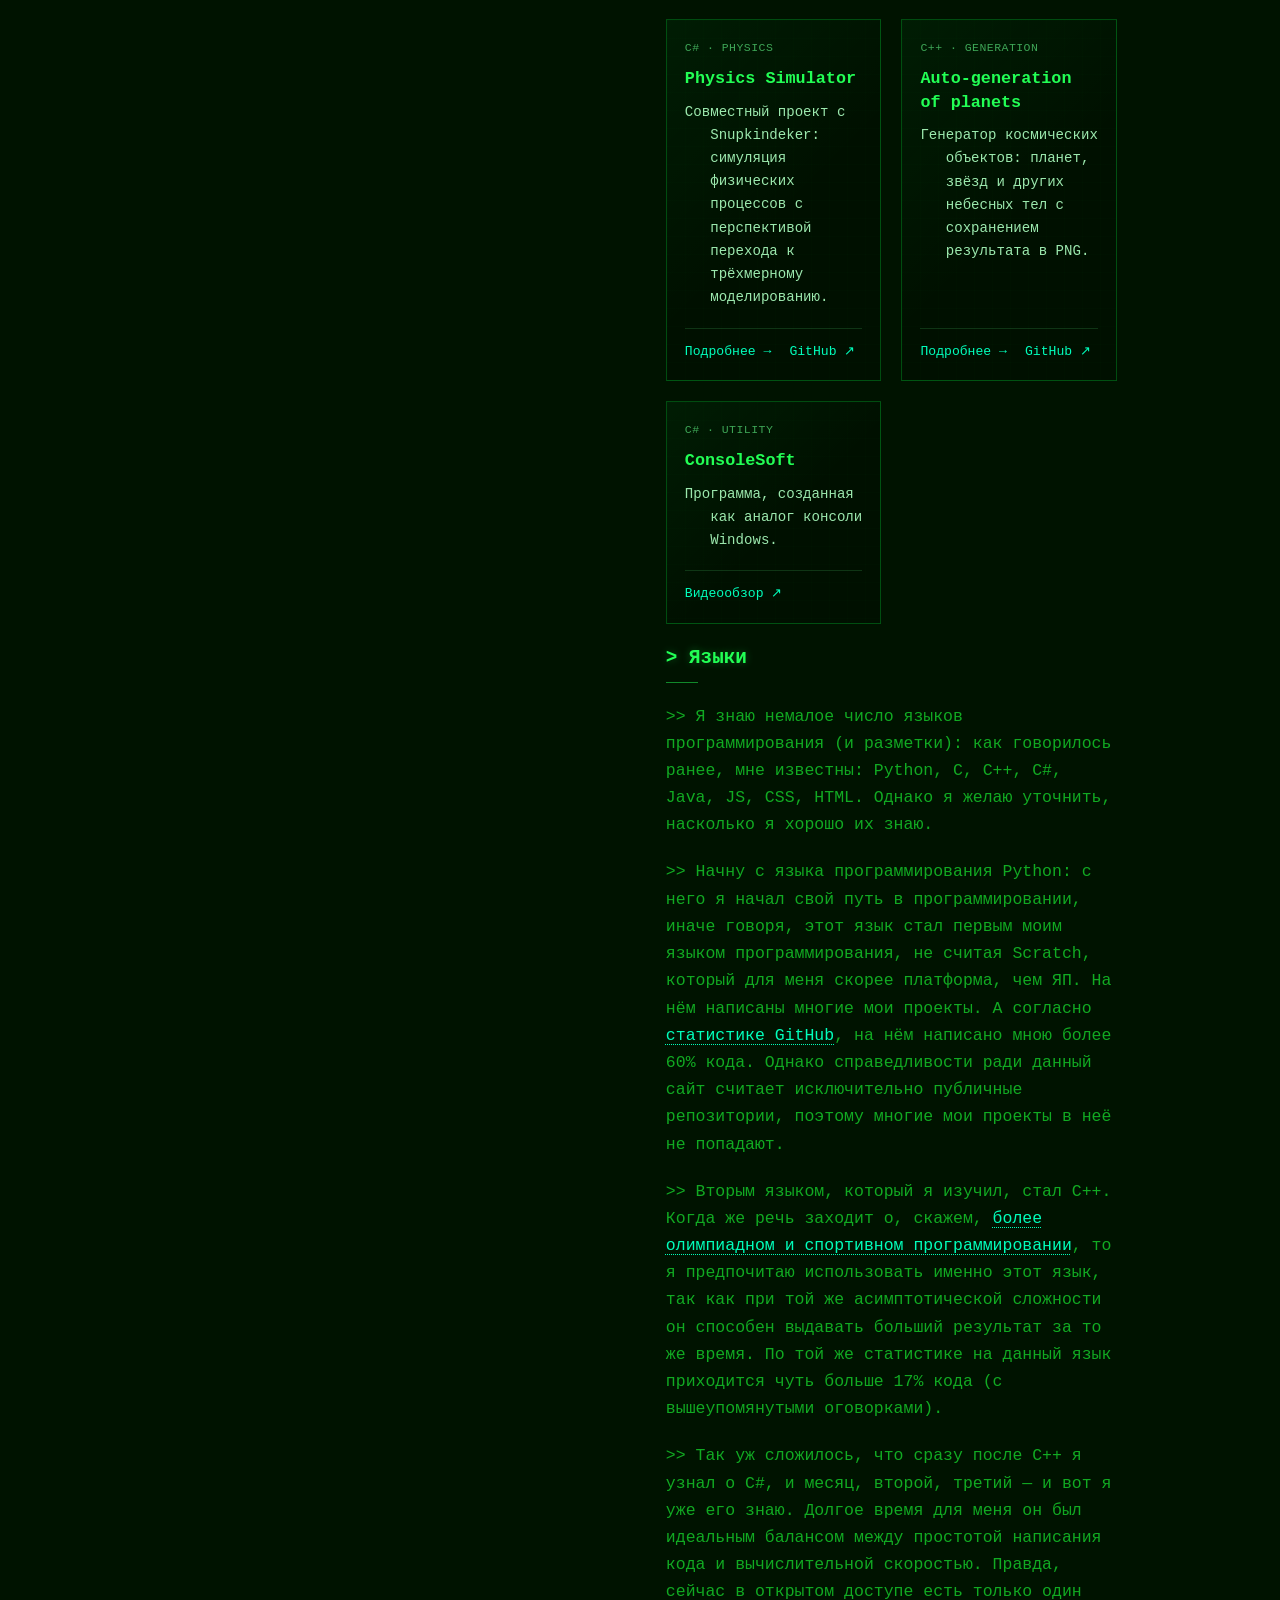
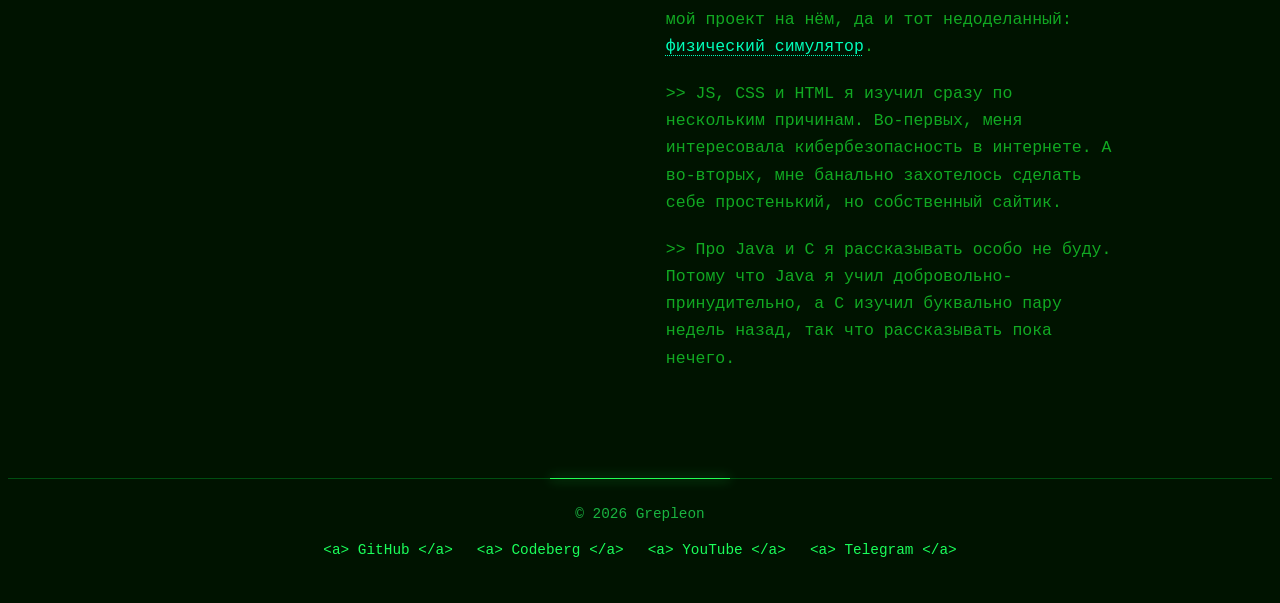
==== commit 68257425: "update grepleon" ====
--- a/index.html
+++ b/index.html
@@ -32,7 +32,7 @@
 </head>
 <body class="main-body">
     <nav class="top-menu">
-        <a id="nav-main" href="#about">
+        <a id="nav-main" href="https://grepleon.com">
             <img id="main-logo" src="res/Grepleon%202026.08%20logo-circle.png" alt="">
             <span>Grepleon</span>
         </a>
--- a/styles/main_style.css
+++ b/styles/main_style.css
@@ -168,4 +168,521 @@
     height: 40px;
     width: auto;
     image-rendering: pixelated;
-}+}
+
+/* Projects */
+
+.projects-intro {
+    margin-bottom: 24px;
+}
+
+.projects-list {
+    display: grid;
+    grid-template-columns: repeat(2, minmax(0, 1fr));
+    gap: 16px;
+    margin-top: 20px;
+}
+
+.project-card {
+    min-width: 0;
+    display: flex;
+    flex-direction: column;
+    padding: 18px;
+    border: 1px solid rgba(61, 165, 86, 0.4);
+    background: rgba(0, 30, 0, 0.35);
+    transition:
+        border-color 0.2s ease,
+        background-color 0.2s ease,
+        box-shadow 0.2s ease;
+}
+
+.project-card:hover {
+    border-color: var(--bright);
+    background: rgba(0, 50, 10, 0.35);
+    box-shadow: 0 0 14px rgba(34, 255, 85, 0.08);
+}
+
+.project-meta {
+    color: var(--dim);
+    font-size: 0.72rem;
+    letter-spacing: 0.04em;
+    overflow-wrap: anywhere;
+}
+
+.project-card h4 {
+    margin: 10px 0;
+    color: var(--bright);
+    font-size: 1.05rem;
+    line-height: 1.4;
+}
+
+.project-card p {
+    margin: 0 0 18px;
+    color: var(--text);
+    font-size: 0.88rem;
+    line-height: 1.65;
+    overflow-wrap: anywhere;
+}
+
+.project-links {
+    display: flex;
+    flex-wrap: wrap;
+    gap: 10px 18px;
+    margin-top: auto;
+    padding-top: 12px;
+    border-top: 1px solid rgba(61, 165, 86, 0.25);
+}
+
+.project-links a {
+    color: var(--link);
+    font-size: 0.82rem;
+    text-decoration: none;
+}
+
+.project-links a span {
+    display: inline-block;
+    transition: transform 0.2s ease;
+}
+
+.project-links a:hover,
+.project-links a:focus-visible {
+    color: var(--bright);
+    text-decoration: underline;
+    text-underline-offset: 4px;
+}
+
+.project-links a:hover span {
+    transform: translateX(3px);
+}
+
+@media (max-width: 900px) {
+    .projects-list {
+        grid-template-columns: 1fr;
+    }
+}
+
+@media (prefers-reduced-motion: reduce) {
+    .project-card,
+    .project-links a span {
+        transition: none;
+    }
+}
+
+
+
+.projects-list {
+    gap: 20px;
+}
+
+.project-card {
+    position: relative;
+    isolation: isolate;
+    overflow: hidden;
+
+    border: 1px solid rgba(0, 255, 65, 0.25);
+    background:
+        linear-gradient(
+            135deg,
+            rgba(0, 255, 65, 0.055),
+            transparent 55%
+        ),
+        #001000;
+
+    transition:
+        transform 0.25s ease,
+        border-color 0.25s ease,
+        box-shadow 0.25s ease,
+        background-color 0.25s ease;
+}
+
+/* Декоративная сетка терминала */
+.project-card::before {
+    content: "";
+    position: absolute;
+    inset: 0;
+    z-index: -1;
+    pointer-events: none;
+
+    background-image:
+        linear-gradient(
+            rgba(0, 255, 65, 0.035) 1px,
+            transparent 1px
+        ),
+        linear-gradient(
+            90deg,
+            rgba(0, 255, 65, 0.035) 1px,
+            transparent 1px
+        );
+
+    background-size: 18px 18px;
+    opacity: 0.35;
+    transition: opacity 0.25s ease;
+}
+
+/* Бегущий световой блик */
+.project-card::after {
+    content: "";
+    position: absolute;
+    top: 0;
+    left: -120%;
+    width: 70%;
+    height: 2px;
+
+    background: linear-gradient(
+        90deg,
+        transparent,
+        #00ff55,
+        #aaffbb,
+        transparent
+    );
+
+    box-shadow: 0 0 12px #00ff55;
+    pointer-events: none;
+}
+
+.project-card:hover {
+    transform: translateY(-5px) scale(1.01);
+    border-color: #00ff55;
+
+    box-shadow:
+        0 0 0 1px rgba(0, 255, 85, 0.12),
+        0 8px 30px rgba(0, 255, 65, 0.09),
+        inset 0 0 25px rgba(0, 255, 65, 0.045);
+}
+
+.project-card:hover::before {
+    opacity: 0.85;
+}
+
+.project-card:hover::after {
+    animation: project-scan 0.8s ease-out forwards;
+}
+
+@keyframes project-scan {
+    from {
+        left: -70%;
+    }
+    to {
+        left: 130%;
+    }
+}
+
+/* Название проекта */
+.project-card h4 {
+    position: relative;
+    transition:
+        color 0.2s ease,
+        text-shadow 0.2s ease;
+}
+
+.project-card h4::before {
+    content: "> ";
+    display: inline-block;
+    max-width: 0;
+    overflow: hidden;
+    vertical-align: bottom;
+    white-space: nowrap;
+
+    color: #00ff55;
+    opacity: 0;
+
+    transition:
+        max-width 0.2s ease,
+        opacity 0.2s ease;
+}
+
+.project-card:hover h4 {
+    color: #72ff91;
+    text-shadow: 0 0 12px rgba(0, 255, 85, 0.35);
+}
+
+.project-card:hover h4::before {
+    max-width: 1.5em;
+    opacity: 1;
+}
+
+/* Ссылки */
+.project-links a {
+    transition:
+        color 0.2s ease,
+        text-shadow 0.2s ease;
+}
+
+.project-links a:hover {
+    color: #ffffff;
+    text-shadow: 0 0 8px #00ff55;
+}
+
+@media (prefers-reduced-motion: reduce) {
+    .project-card,
+    .project-card::before,
+    .project-card h4,
+    .project-card h4::before,
+    .project-links a {
+        transition: none;
+    }
+
+    .project-card:hover {
+        transform: none;
+    }
+
+    .project-card:hover::after {
+        animation: none;
+    }
+}
+
+
+
+:root {
+    --neon-glow: rgba(34, 255, 85, 0.16);
+    --line-color: rgba(34, 255, 85, 0.22);
+}
+
+/* Subtle background atmosphere */
+.main-body {
+    background-image:
+        radial-gradient(
+            ellipse at 75% 20%,
+            rgba(0, 90, 25, 0.13),
+            transparent 48%
+        ),
+        radial-gradient(
+            ellipse at 15% 85%,
+            rgba(0, 65, 20, 0.10),
+            transparent 40%
+        );
+    background-attachment: fixed;
+}
+
+/* Navigation: terminal control panel */
+.top-menu {
+    backdrop-filter: blur(12px);
+    -webkit-backdrop-filter: blur(12px);
+    background: rgba(0, 19, 0, 0.90);
+    border-bottom: 1px solid var(--line-color);
+    box-shadow: 0 4px 24px rgba(0, 0, 0, 0.16);
+}
+
+.top-menu > a:not(#nav-main) {
+    position: relative;
+    padding: 8px 0;
+    transition: color 0.2s ease, text-shadow 0.2s ease;
+}
+
+.top-menu > a:not(#nav-main)::after {
+    content: "";
+    position: absolute;
+    left: 0;
+    right: 100%;
+    bottom: 2px;
+    height: 1px;
+    background: var(--bright);
+    box-shadow: 0 0 8px var(--bright);
+    transition: right 0.22s ease;
+}
+
+.top-menu > a:not(#nav-main):hover {
+    color: #ffffff;
+    text-shadow: 0 0 10px var(--neon-glow);
+}
+
+.top-menu > a:not(#nav-main):hover::after {
+    right: 0;
+}
+
+/* Logo in the navigation */
+#nav-main {
+    transition: filter 0.25s ease;
+}
+
+#nav-main:hover {
+    filter: drop-shadow(0 0 7px rgba(34, 255, 85, 0.5));
+}
+
+#main-logo {
+    transition: transform 0.25s ease;
+}
+
+#nav-main:hover #main-logo {
+    transform: rotate(-7deg) scale(1.07);
+}
+
+/* Main headings */
+.main-color {
+    text-shadow:
+        0 0 8px rgba(34, 255, 85, 0.3),
+        0 0 28px rgba(34, 255, 85, 0.08);
+}
+
+#name {
+    letter-spacing: 0.025em;
+}
+
+/* Profile avatar */
+#logo {
+    border: 2px solid var(--bright);
+    padding: 4px;
+    background: rgba(0, 255, 65, 0.035);
+    box-shadow:
+        0 0 0 5px rgba(0, 255, 65, 0.035),
+        0 0 24px rgba(0, 255, 65, 0.07);
+    transition:
+        transform 0.25s ease,
+        box-shadow 0.25s ease;
+}
+
+#logo:hover {
+    transform: translateY(-3px);
+    box-shadow:
+        0 0 0 5px rgba(0, 255, 65, 0.06),
+        0 0 28px rgba(0, 255, 65, 0.18);
+}
+
+/* Section headings */
+.right-side h3.main-color {
+    position: relative;
+    width: fit-content;
+    max-width: 100%;
+}
+
+.right-side h3.main-color::after {
+    content: "";
+    display: block;
+    width: 32px;
+    height: 1px;
+    margin-top: 7px;
+    background: var(--bright);
+    opacity: 0.5;
+    transition: width 0.25s ease, opacity 0.25s ease;
+}
+
+.right-side h3.main-color:hover::after {
+    width: 100%;
+    opacity: 1;
+}
+
+/* Language buttons */
+.button-lang {
+    transition:
+        background-color 0.2s ease,
+        color 0.2s ease,
+        border-color 0.2s ease,
+        box-shadow 0.2s ease,
+        transform 0.2s ease;
+}
+
+.button-lang:hover {
+    transform: translateX(4px);
+    box-shadow: 0 0 14px rgba(0, 255, 85, 0.12);
+}
+
+/* Links outside the project cards */
+.base a {
+    text-decoration-thickness: 1px;
+    text-underline-offset: 4px;
+    transition:
+        color 0.18s ease,
+        background-color 0.18s ease,
+        text-shadow 0.18s ease;
+}
+
+.base a:hover,
+.base a:focus-visible {
+    box-shadow: 0 0 12px rgba(0, 255, 187, 0.08);
+}
+
+/* Footer */
+.site-footer {
+    position: relative;
+}
+
+.site-footer::before {
+    content: "";
+    position: absolute;
+    top: -1px;
+    left: 50%;
+    width: min(180px, 35%);
+    height: 1px;
+    transform: translateX(-50%);
+    background: var(--bright);
+    box-shadow: 0 0 12px var(--bright);
+}
+
+.footer-links a {
+    transition:
+        color 0.2s ease,
+        text-shadow 0.2s ease,
+        transform 0.2s ease;
+}
+
+.footer-links a:hover {
+    color: #ffffff;
+    transform: translateY(-2px);
+}
+
+/* Keyboard accessibility */
+.top-menu a:focus-visible,
+.footer-links a:focus-visible,
+.button-lang:focus-visible {
+    outline: 1px solid var(--bright);
+    outline-offset: 5px;
+}
+
+/* Respect reduced-motion preferences */
+@media (prefers-reduced-motion: reduce) {
+    .top-menu *,
+    #main-logo,
+    #logo,
+    .button-lang,
+    .footer-links a,
+    .right-side h3.main-color::after {
+        transition: none !important;
+        animation: none !important;
+    }
+
+    #nav-main:hover #main-logo,
+    #logo:hover,
+    .button-lang:hover,
+    .footer-links a:hover {
+        transform: none;
+    }
+}
+
+.base a:hover,
+.base a:focus-visible,
+.project-links a:hover,
+.project-links a:focus-visible,
+.footer-links a:hover,
+.footer-links a:focus-visible,
+.top-menu a:hover,
+.top-menu a:focus-visible {
+    color: var(--bright);
+    text-shadow: 0 0 10px rgba(0, 255, 85, 0.35);
+}
+
+#logo {
+    border: none;
+    padding: 0;
+    background: transparent;
+
+    /* Keep the glow */
+    box-shadow: 0 0 24px rgba(0, 255, 65, 0.12);
+}
+
+#logo:hover {
+    transform: translateY(-3px);
+    box-shadow: 0 0 30px rgba(0, 255, 65, 0.22);
+}
+
+.footer-links a:hover {
+    color: var(--bright);
+}
+
+
+.base a:hover,
+.base a:focus-visible {
+    color: var(--link);
+    text-shadow: none;
+    background-color: rgba(0, 255, 187, 0.25);
+    box-shadow: 0 0 12px rgba(0, 255, 187, 0.25);
+}
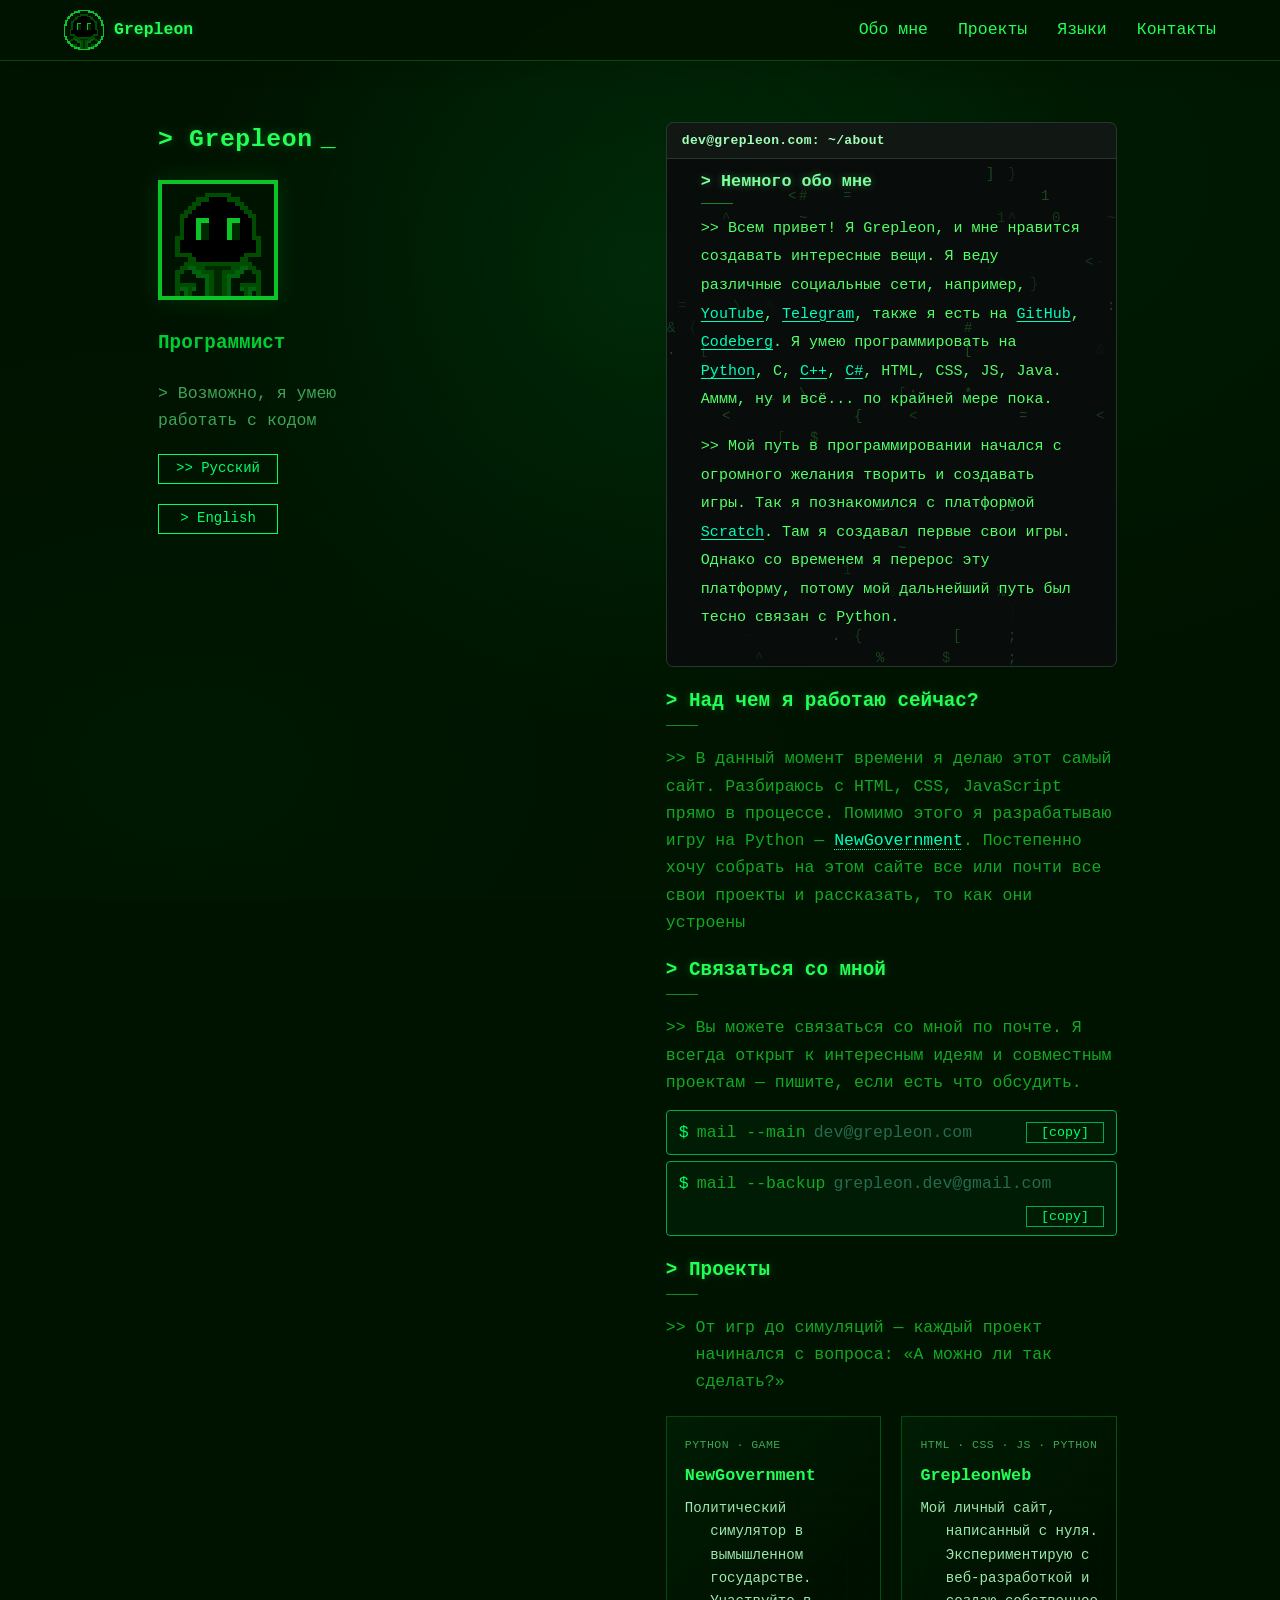
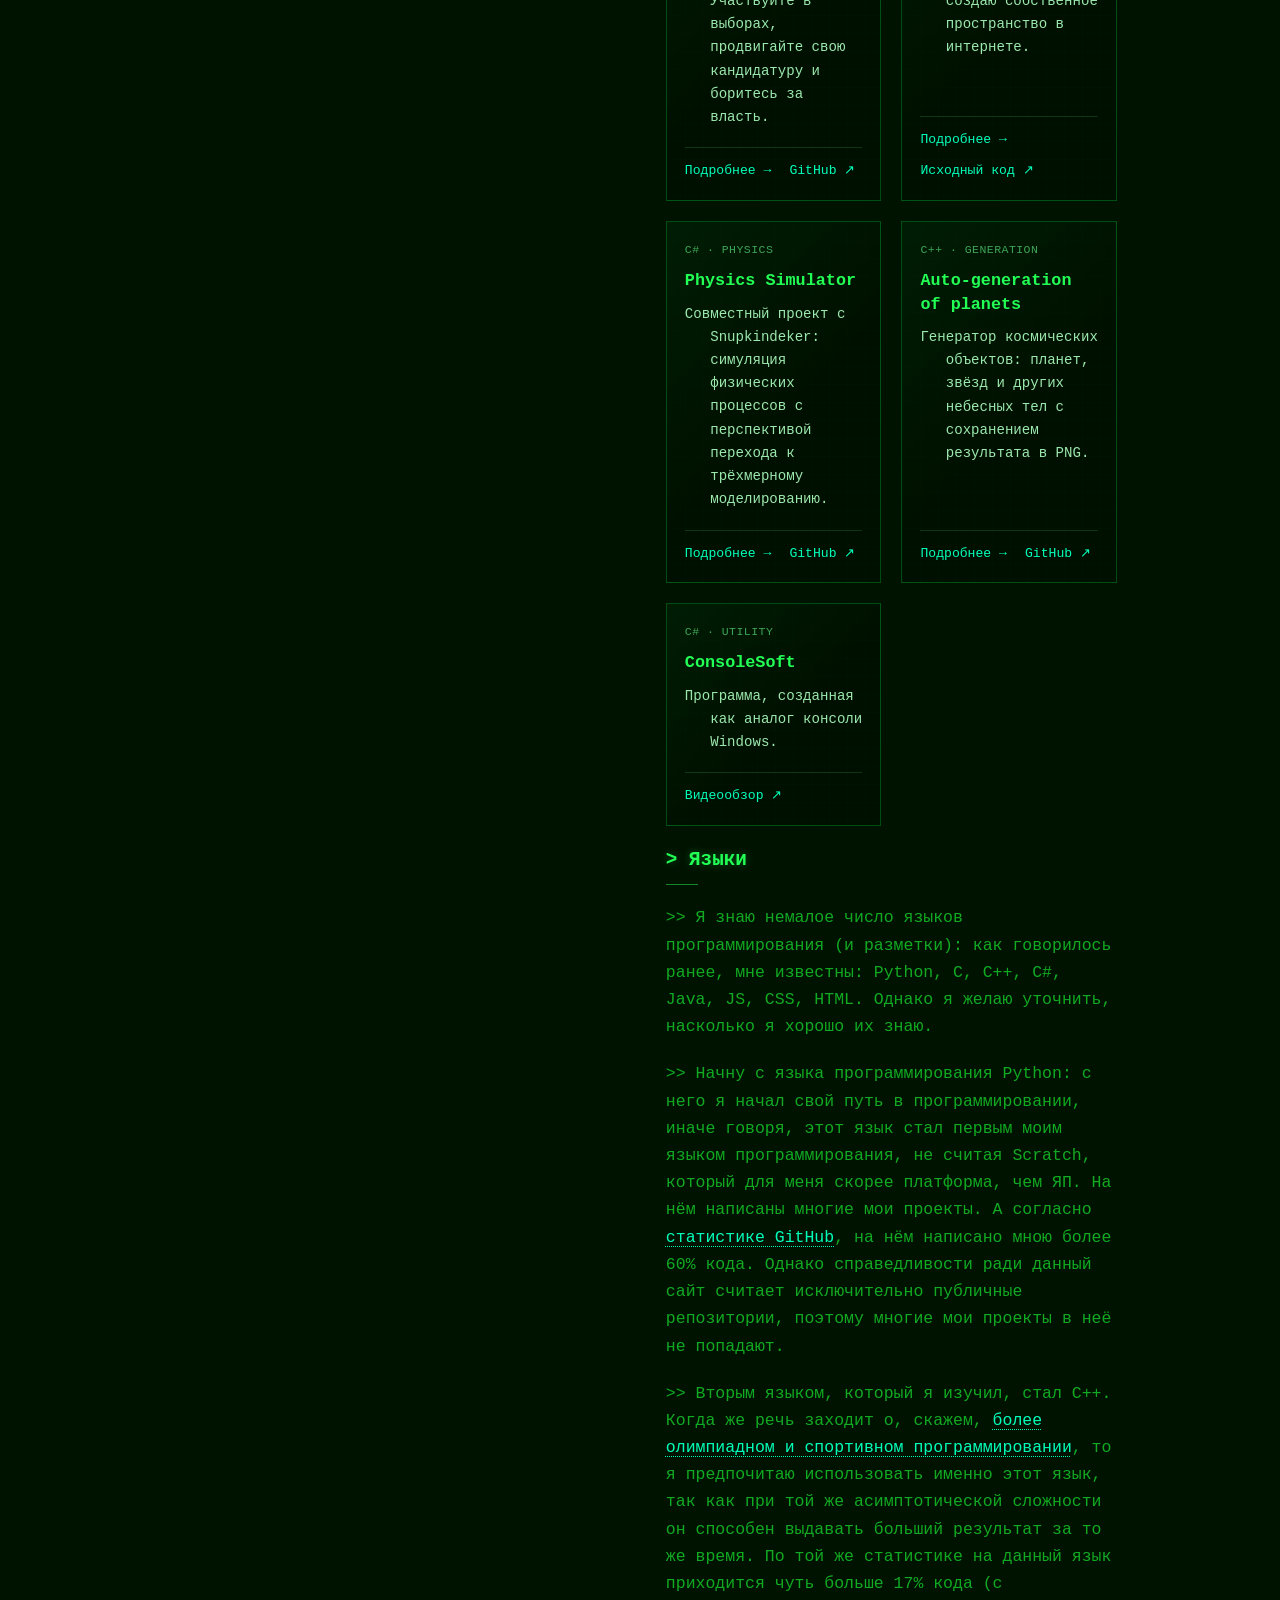
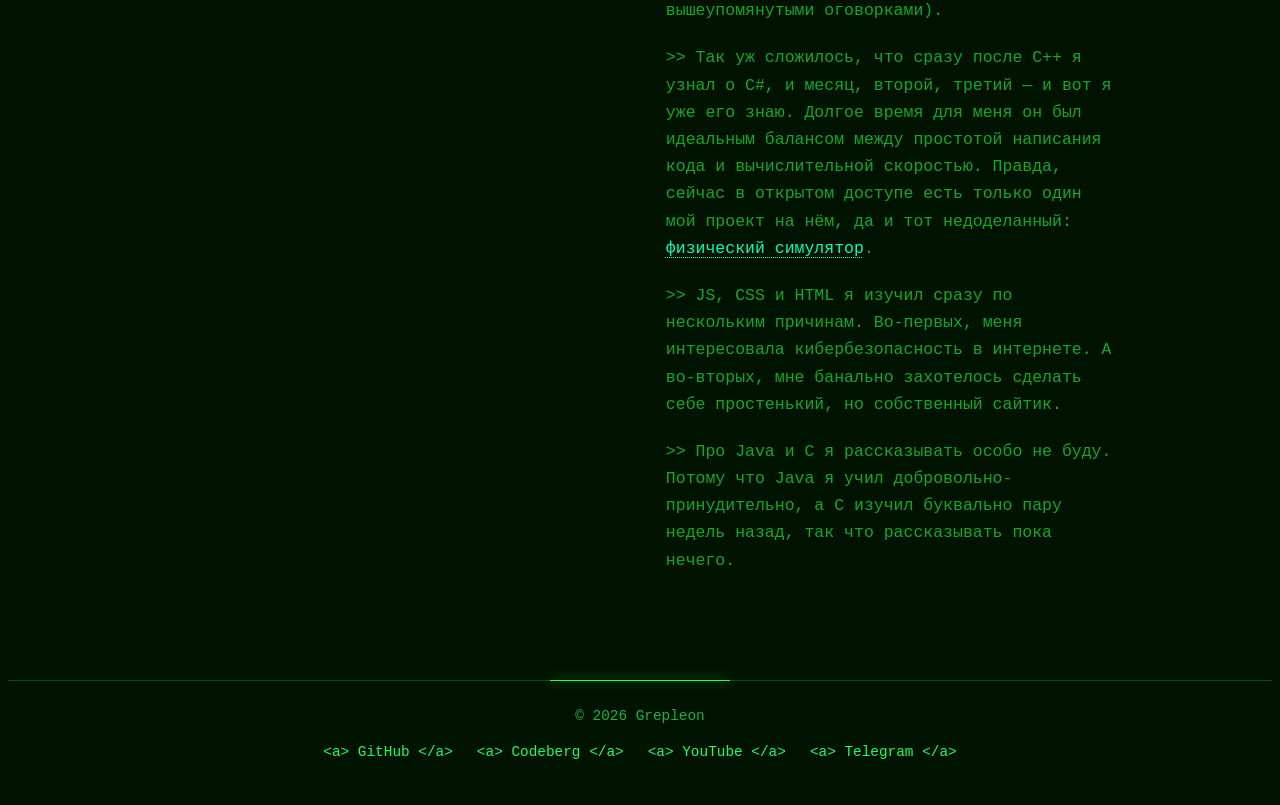
==== commit 76f1d920: "contans" ====
--- a/index.html
+++ b/index.html
@@ -10,6 +10,7 @@
     <link rel="stylesheet" href="styles/buttons.css">
     <link rel="stylesheet" href="styles/fon.css">
     <link rel="stylesheet" href="styles/responsive.css">
+    <link rel="stylesheet" href="styles/copy.css">
 
     <meta name="description" content="Grepleon — программист. Мои проекты, ссылки и контакты.">
     <meta property="og:type" content="website">
@@ -27,6 +28,7 @@
     <script src="scripts/hover.js" defer> </script>
     <script src="scripts/change_lang.js" defer> </script>
     <script src="scripts/glow.js" defer> </script>
+    <script src="scripts/copy.js" defer> </script>
 
     <link rel="icon" type="image/png" href="res/Grepleon%202026.08%20logo-circle.png">
 </head>
--- a/styles/main_style.css
+++ b/styles/main_style.css
@@ -686,3 +686,149 @@
     background-color: rgba(0, 255, 187, 0.25);
     box-shadow: 0 0 12px rgba(0, 255, 187, 0.25);
 }
+
+.top-menu > a:not(#nav-main):hover,
+.top-menu > a:not(#nav-main):focus-visible {
+    color: var(--bright);
+    text-shadow: 0 0 10px rgba(0, 255, 85, 0.35);
+}
+
+#about {
+    position: relative;
+    box-sizing: border-box;
+    padding: 46px 34px 34px;
+    margin-top: 24px;
+
+    background: #080c0a;
+    border: 1px solid #26372d;
+    border-radius: 7px;
+
+    font-family: "Consolas", "Courier New", monospace;
+    line-height: 1.85;
+
+    box-shadow: inset 0 1px 0;
+}
+
+#about::before {
+    content: "dev@grepleon.com:  ~/about";
+    position: absolute;
+    top: 0;
+    left: 0;
+    right: 0;
+
+    box-sizing: border-box;
+    height: 36px;
+    padding: 6px 15px;
+
+    background: #111813;
+    border-bottom: 1px solid #26372d;
+
+    color: #a3ffb7;
+    font-family: "Consolas", "Courier New", monospace;
+    font-size: 13px;
+    font-weight: 700;
+    line-height: 23px;
+    letter-spacing: 0.025em;
+}
+
+#about h3 {
+    margin: 25px 0 10px;
+    padding: 0;
+
+    font-family: inherit;
+    font-size: 1.05rem;
+    font-weight: 600;
+    line-height: 1.6;
+
+    border: 0;
+    background: none;
+    box-shadow: none;
+}
+
+#about h3:first-child {
+    margin-top: 0;
+}
+
+#about .base {
+    margin: 0;
+    padding: 0;
+
+    color: #a4b8a9;
+    font-family: inherit;
+    font-size: 0.94rem;
+    line-height: 1.9;
+
+    background: none;
+    border: 0;
+    box-shadow: none;
+}
+
+#about .base {
+    margin: 0;
+    padding: 0;
+    font-family: inherit;
+    font-size: 0.94rem;
+    line-height: 1.9;
+    background: none;
+    border: 0;
+    box-shadow: none;
+}
+
+#about a {
+    text-decoration: underline;
+    text-underline-offset: 3px;
+}
+
+
+#about h3:not(:first-child) {
+    margin-top: 30px;
+    padding-top: 18px;
+}
+
+@media (max-width: 600px) {
+    #about {
+        padding: 43px 17px 22px;
+        border-radius: 5px;
+    }
+
+    #about .base {
+        font-size: 0.87rem;
+        overflow-wrap: anywhere;
+    }
+
+    #about h3 {
+        font-size: 0.98rem;
+    }
+}
+
+#about .base {
+    color: #53ff67;
+}
+
+#about h3 {
+    color: #79ff9b;
+    text-shadow: 0 0 8px rgb(121 255 155 / 38%);
+}
+
+#about {
+    isolation: isolate;
+    overflow: hidden;
+}
+
+#about .about-rain {
+    position: absolute;
+    inset: 0;
+    width: 100%;
+    height: 100%;
+    z-index: 0;
+    pointer-events: none;
+}
+
+#about > *:not(.about-rain) {
+    position: relative;
+    z-index: 1;
+}
+
+#about::before {
+    z-index: 2;
+}
--- a/styles/copy.css
+++ b/styles/copy.css
@@ -0,0 +1,96 @@
+.contact-list { margin-top: 14px; }
+
+.contact-line {
+  display: flex;
+  align-items: center;
+  gap: 8px;
+  flex-wrap: wrap;
+  font-family: monospace;
+  padding: 8px 12px;
+  margin: 6px 0;
+  border: 1px solid #0a5;
+  border-radius: 4px;
+  background: rgba(0, 255, 100, 0.04);
+  transition: background .2s, box-shadow .2s;
+}
+.contact-line:hover {
+  background: rgba(0, 255, 100, 0.12);
+  box-shadow: 0 0 12px rgba(0, 255, 100, 0.4);
+}
+.contact-line .prompt { color: #0f6; }
+
+/* ссылка: тусклый вариант всегда виден */
+.contact-line a {
+  position: relative;
+  display: inline-block;
+  white-space: nowrap;
+  text-decoration: none;
+  color: rgba(102, 255, 221, 0.35);
+}
+
+/* яркий слой, «печатается» при наведении */
+.contact-line a::after {
+  content: attr(data-text);
+  position: absolute;
+  left: 0;
+  top: 0;
+  width: 0;
+  overflow: hidden;
+  white-space: nowrap;
+  color: #6fd;
+  text-shadow: 0 0 8px rgba(102, 255, 221, 0.6);
+  transition: width calc(var(--len) * 45ms) steps(var(--len), end);
+}
+
+/* курсор-подчёркивание, едет синхронно с текстом */
+.contact-line a::before {
+  content: "_";
+  position: absolute;
+  left: 0;
+  top: 0;
+  opacity: 0;
+  color: #6fd;
+  text-shadow: 0 0 8px rgba(102, 255, 221, 0.6);
+  transition: left calc(var(--len) * 45ms) steps(var(--len), end);
+}
+
+.contact-line:hover a::after,
+.contact-line:focus-within a::after {
+  width: calc(var(--len) * 1ch);
+}
+.contact-line:hover a::before,
+.contact-line:focus-within a::before {
+  left: calc(var(--len) * 1ch);
+  opacity: 1;
+  animation: blink-cursor 1s steps(1) infinite;
+}
+
+@keyframes blink-cursor {
+  0%, 100% { opacity: 1; }
+  50% { opacity: 0; }
+}
+
+/* на телефонах нет hover: сразу яркий вариант */
+@media (hover: none) {
+  .contact-line a { color: #6fd; }
+  .contact-line a::after,
+  .contact-line a::before { display: none; }
+}
+
+/* кнопка копирования */
+.copy-btn {
+  margin-left: auto;
+  min-width: 78px;
+  text-align: center;
+  background: none;
+  border: 1px solid #0a5;
+  color: #0f6;
+  font-family: monospace;
+  padding: 2px 8px;
+  cursor: pointer;
+}
+.copy-btn:hover { background: rgba(0, 255, 100, 0.15); }
+.copy-btn.copied {
+  background: rgba(0, 255, 100, 0.2);
+  box-shadow: 0 0 8px rgba(0, 255, 100, 0.5);
+}
